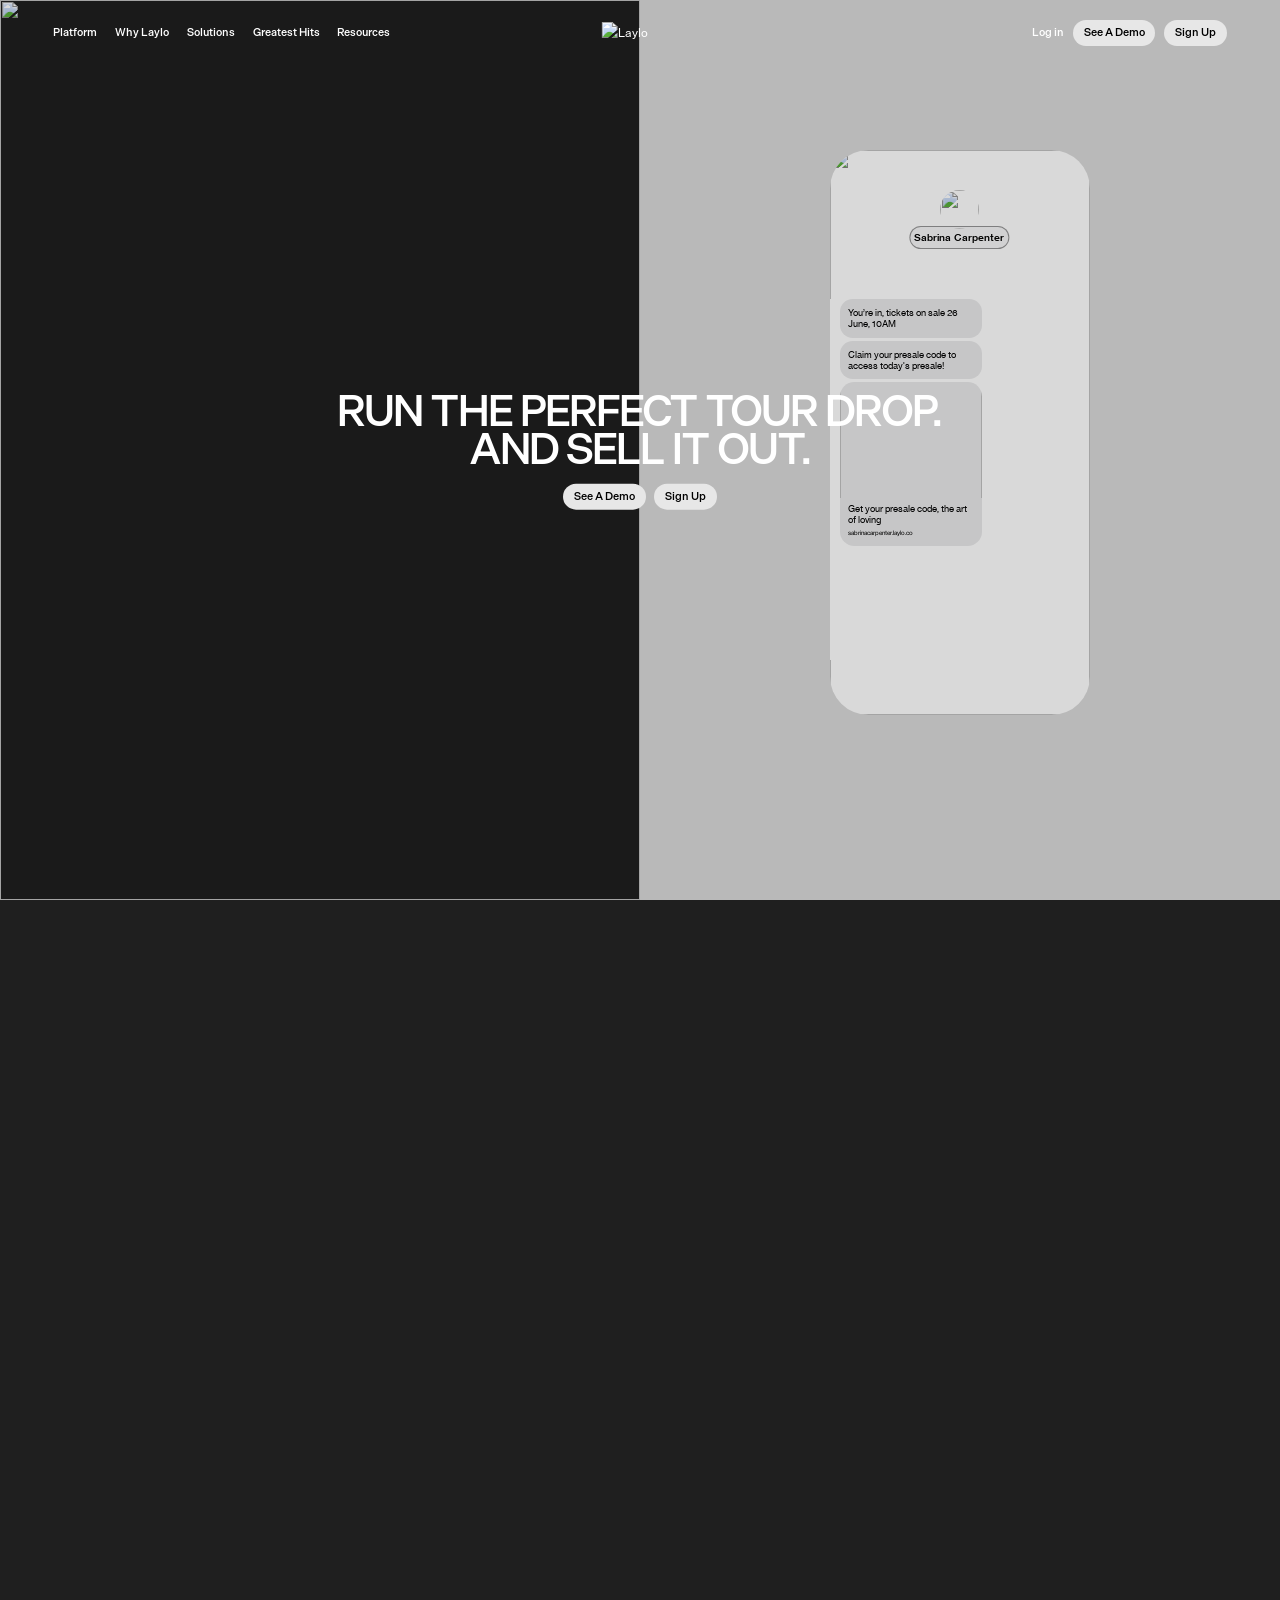
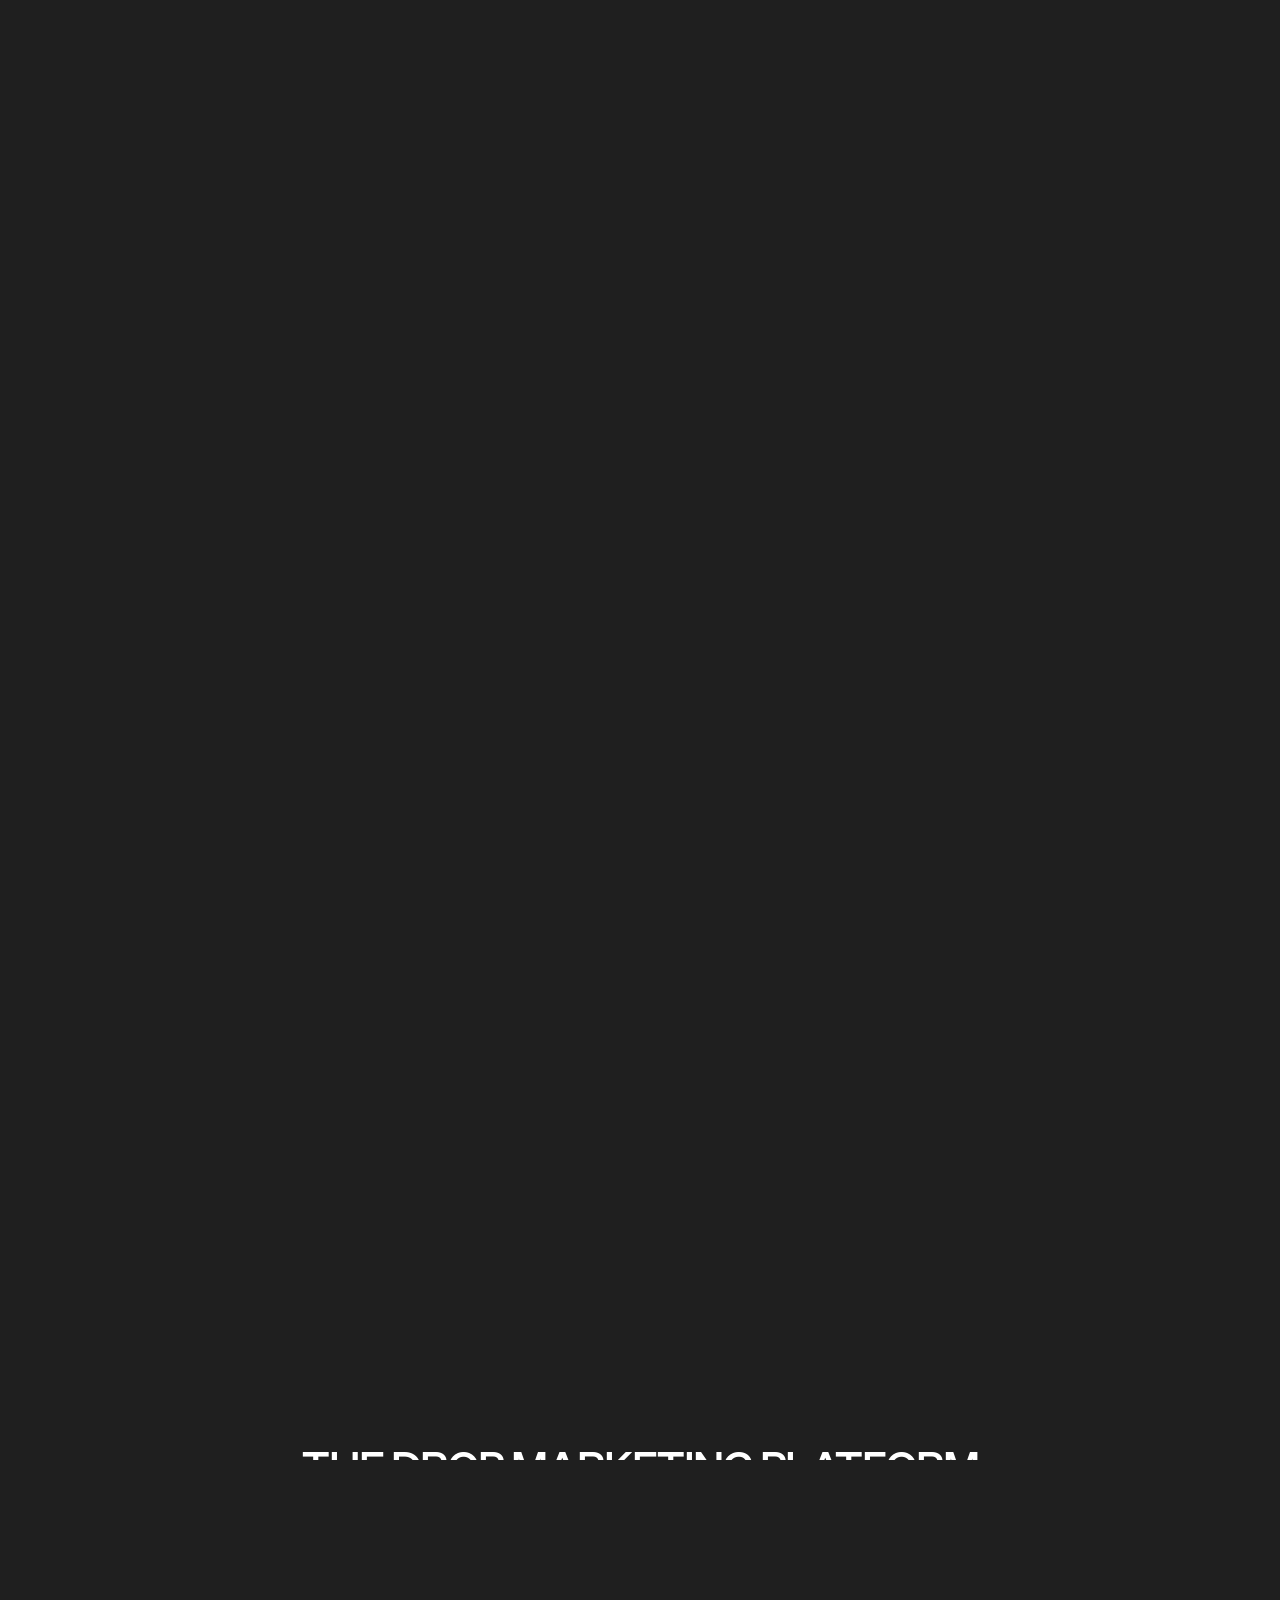
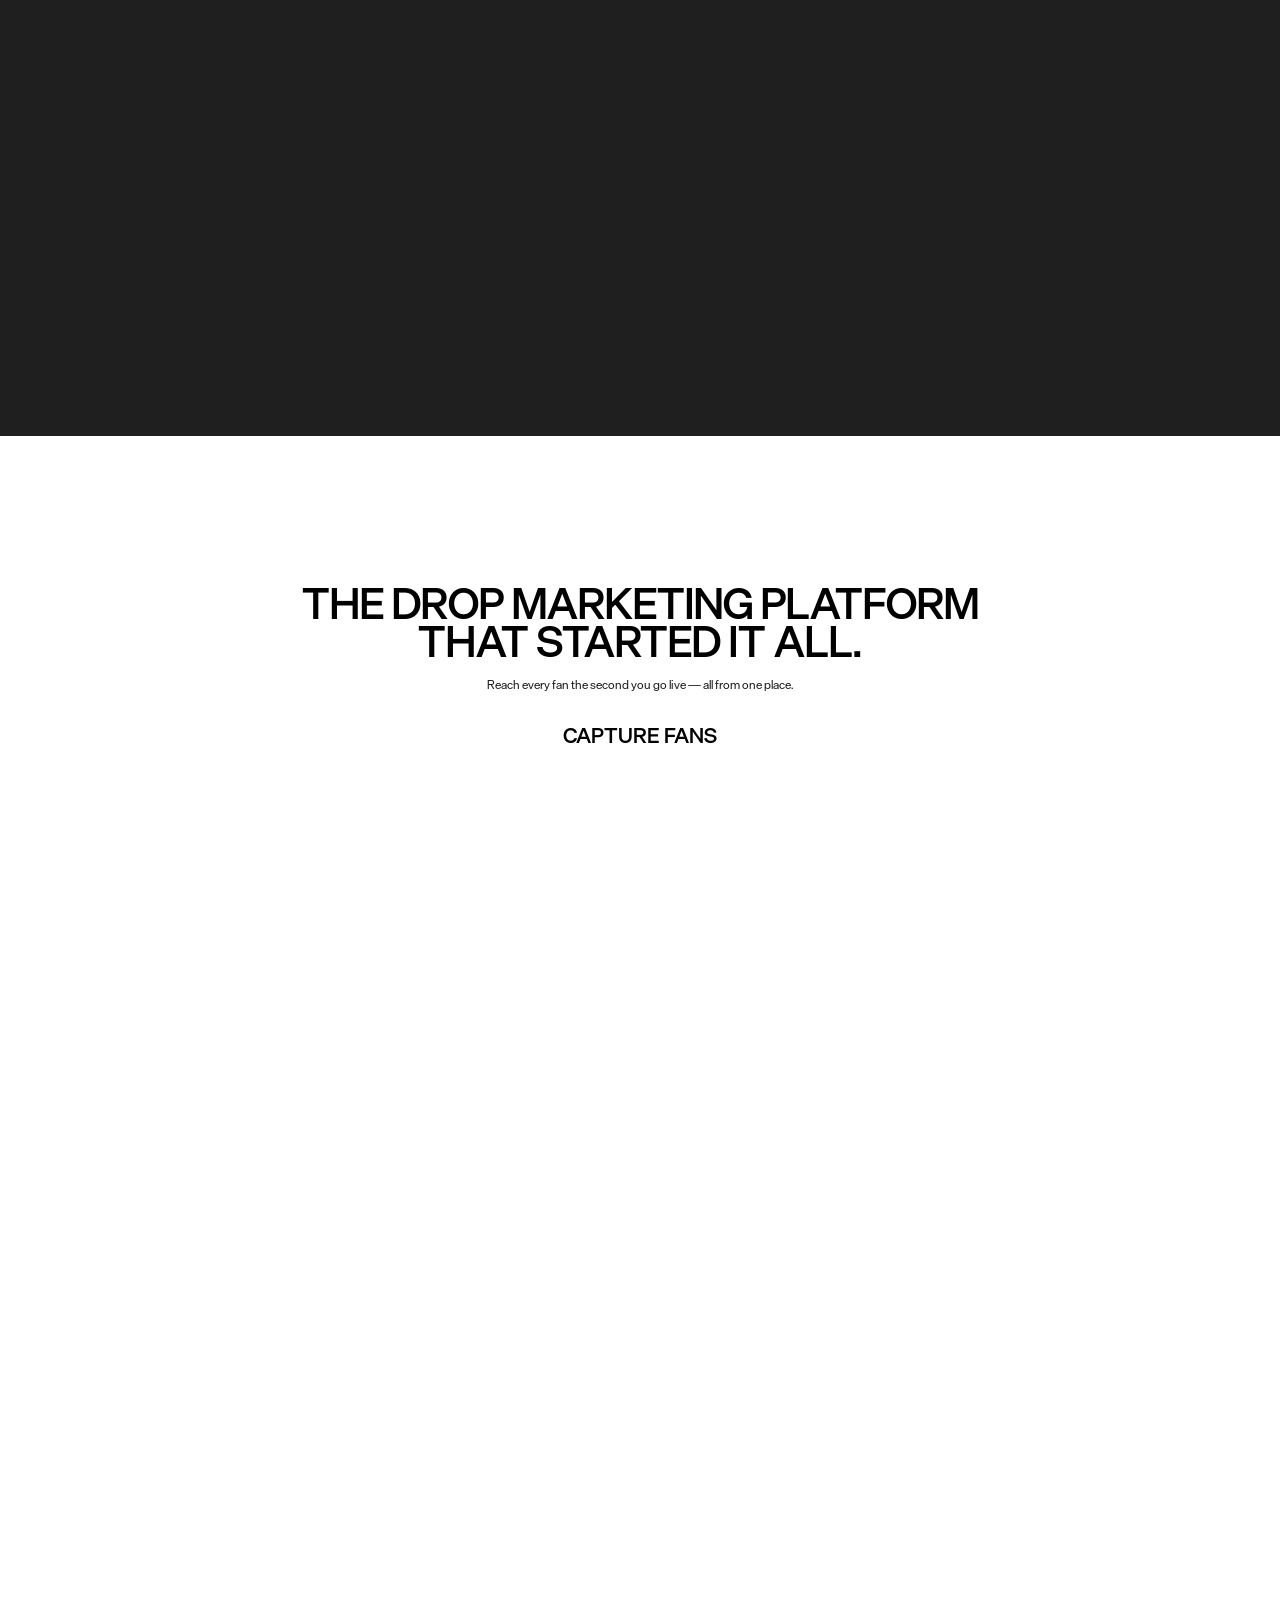
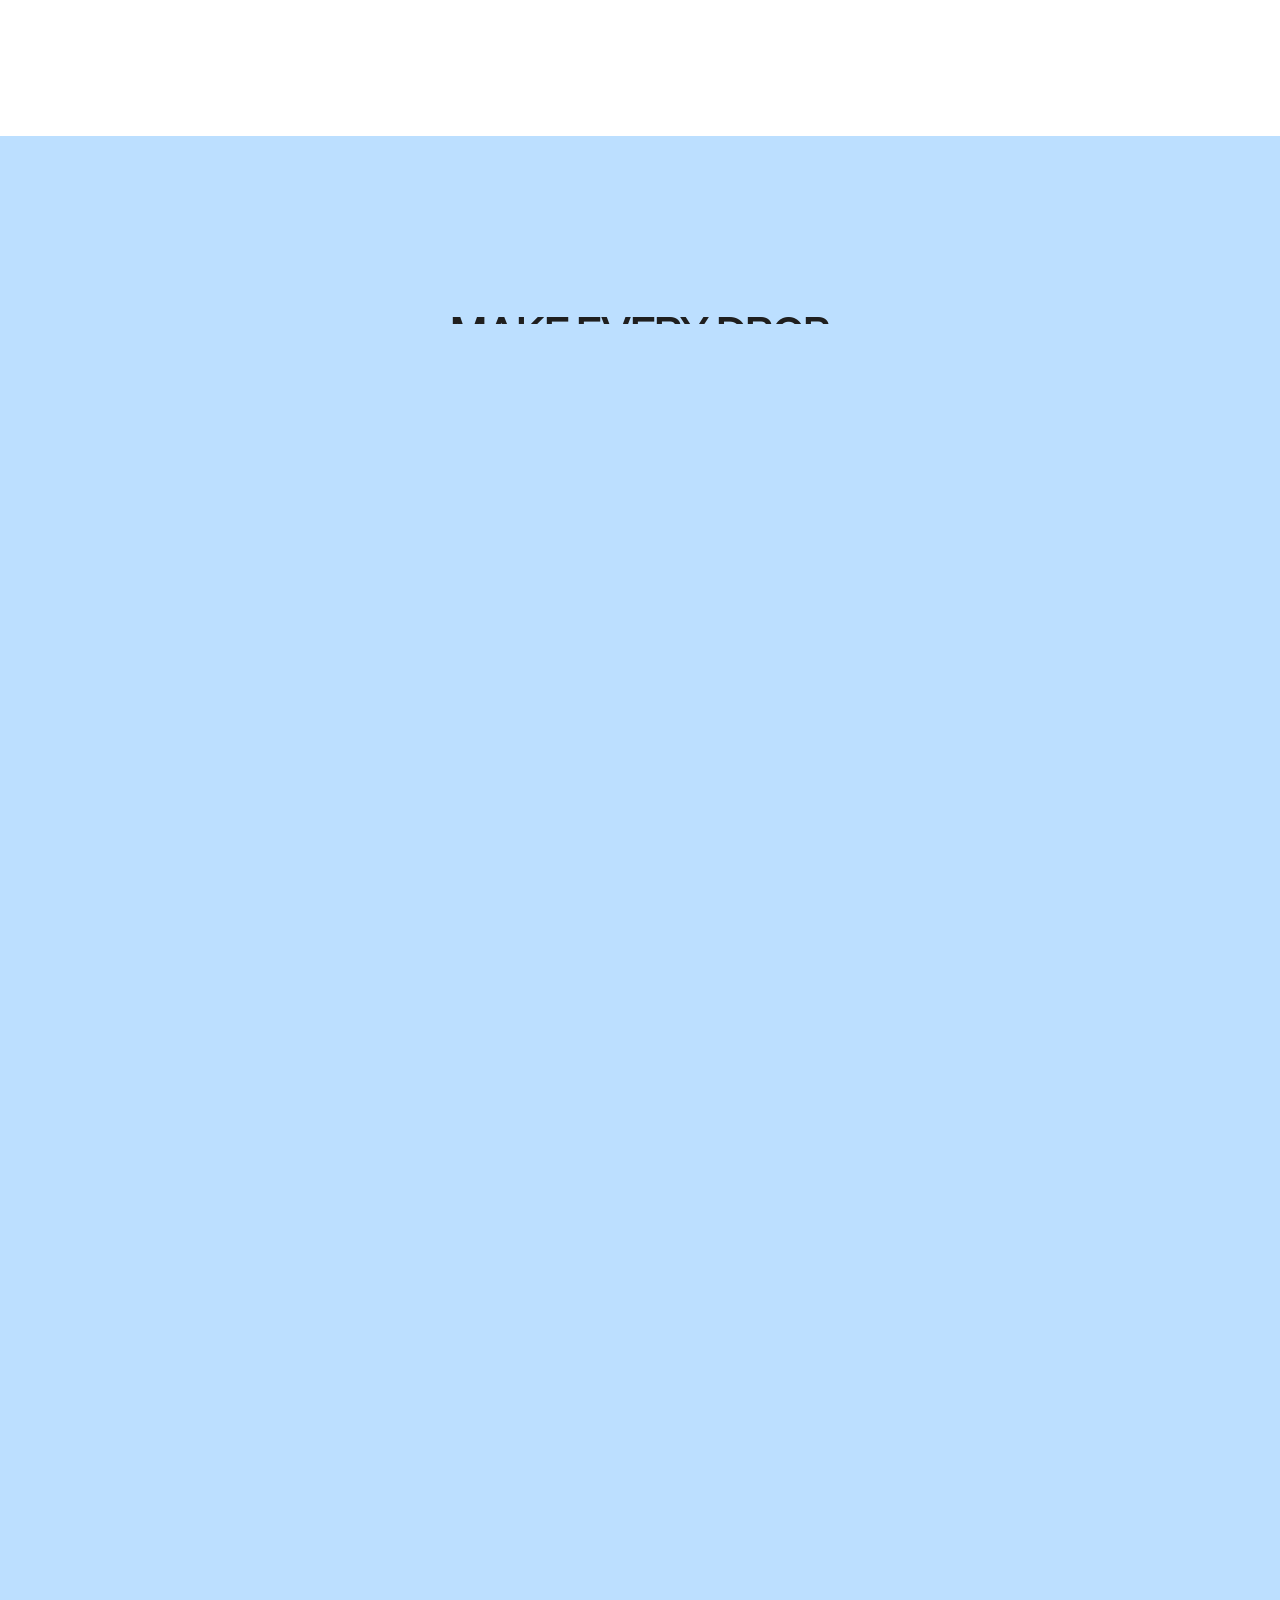
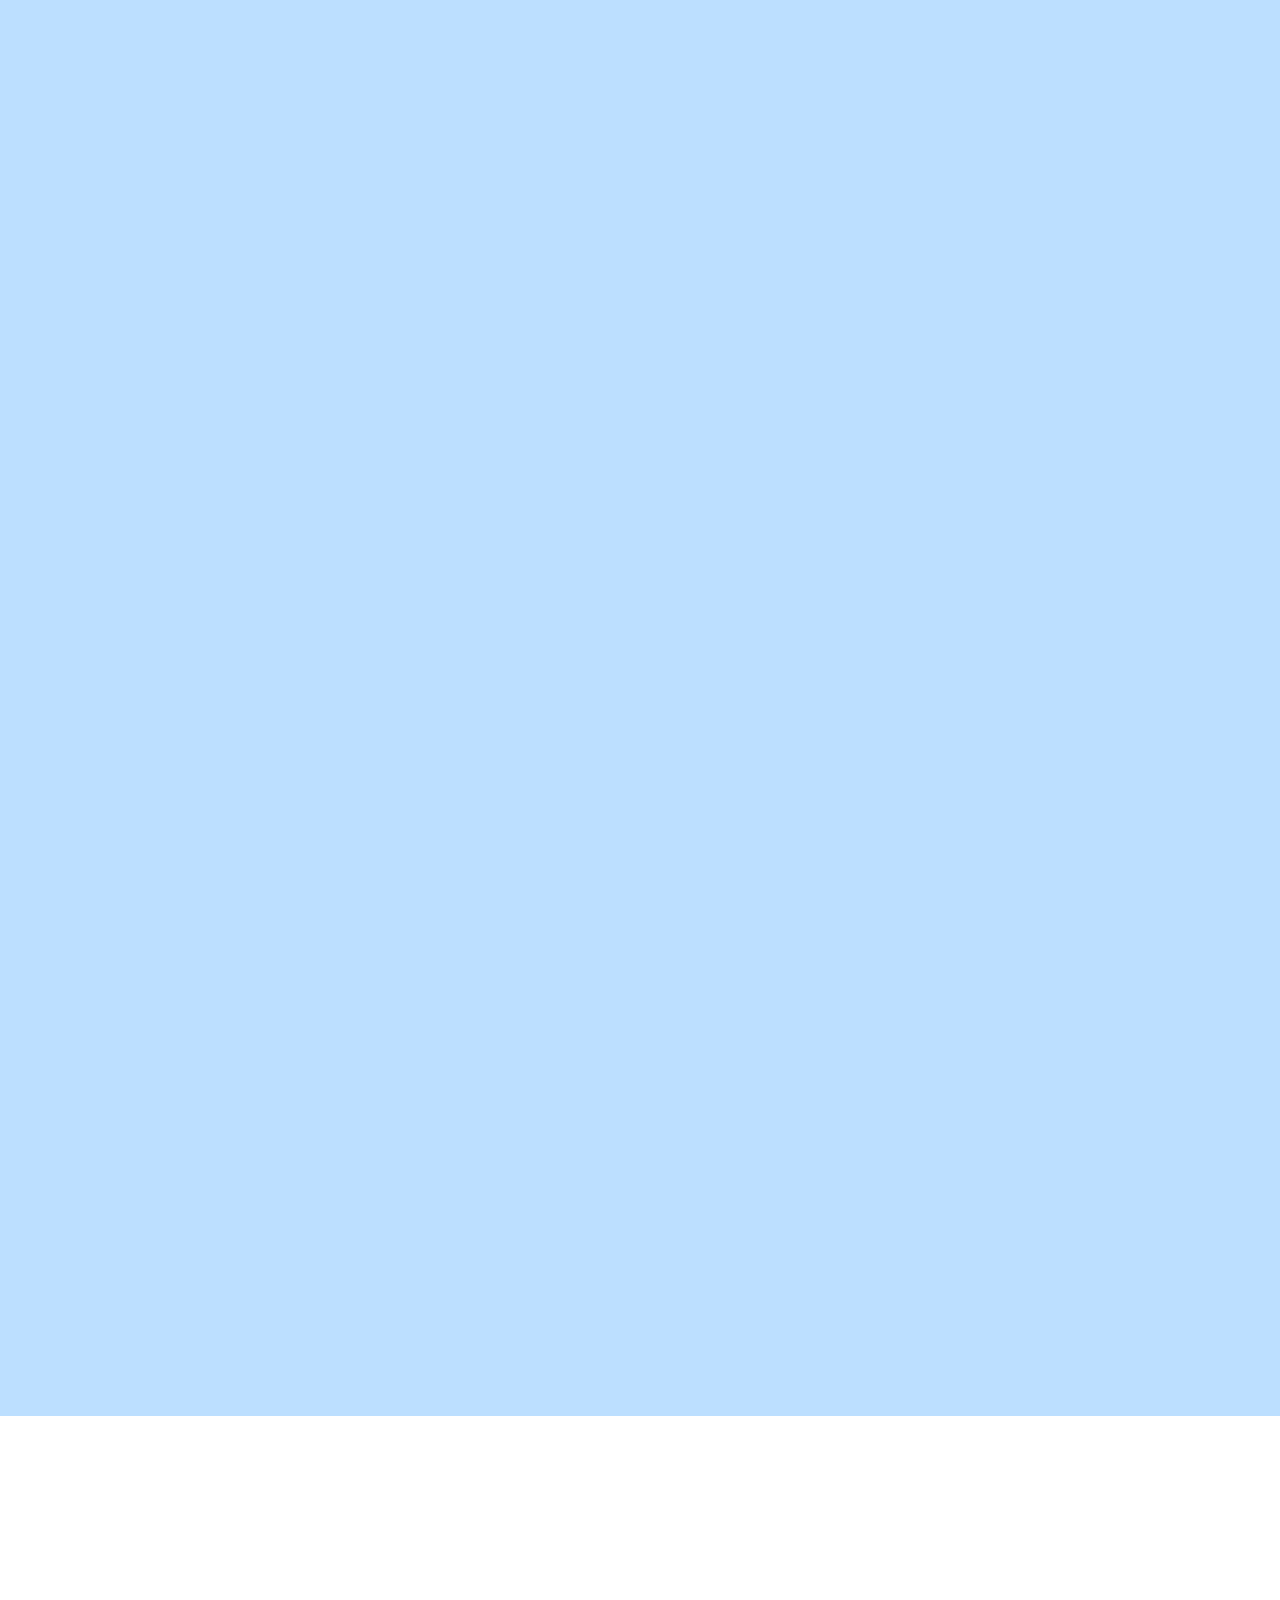
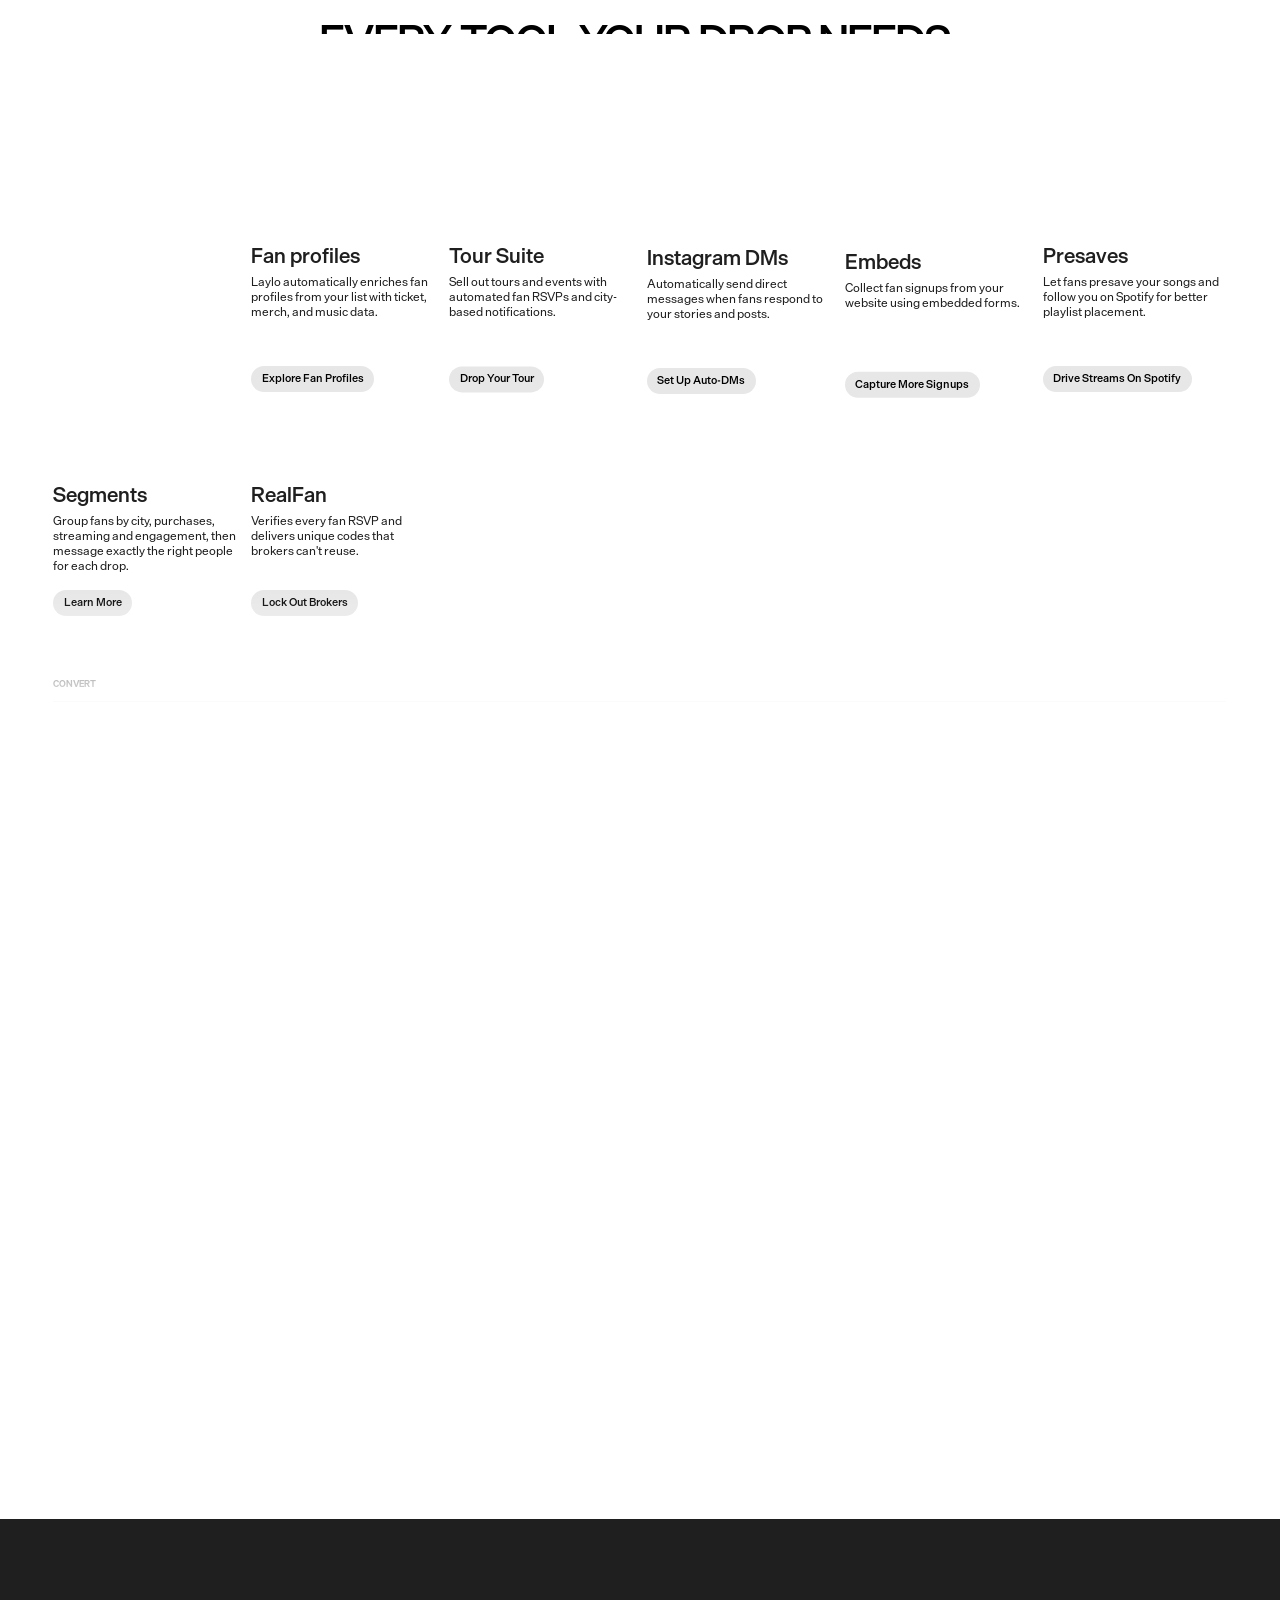
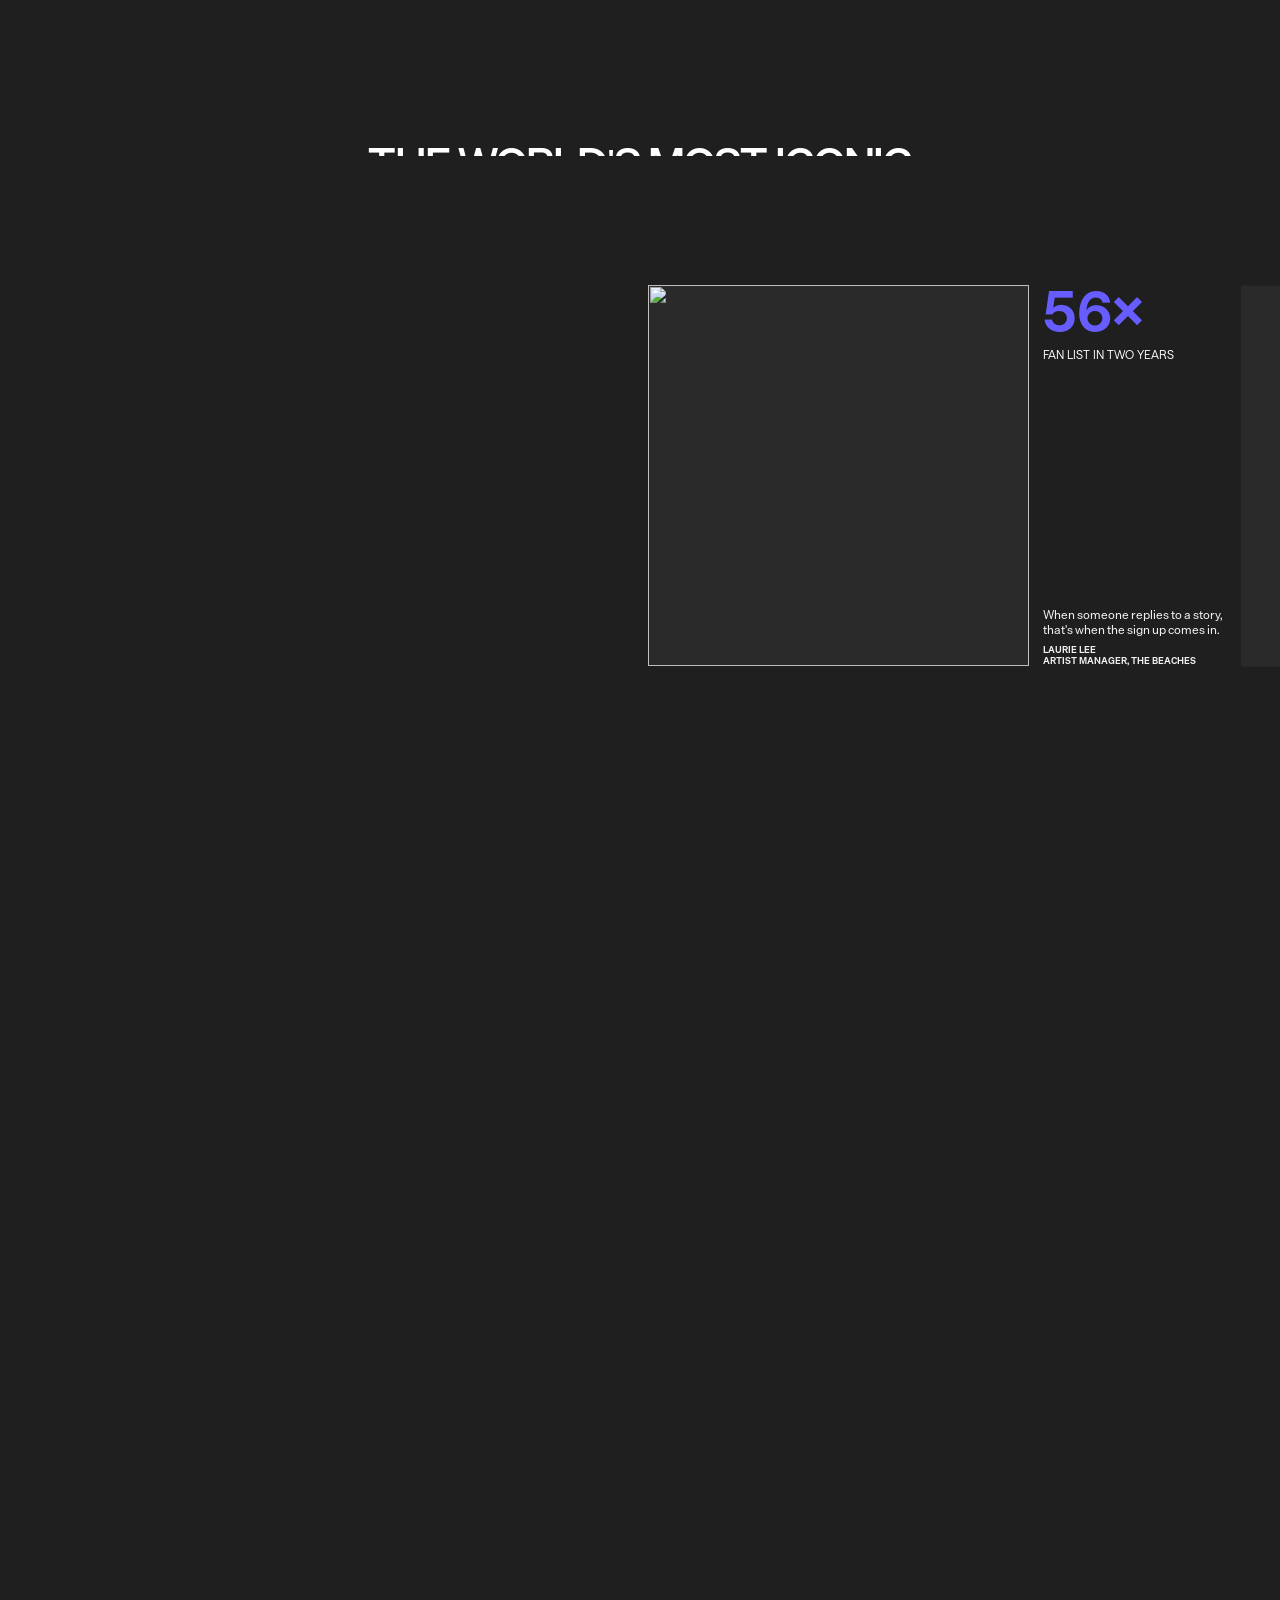
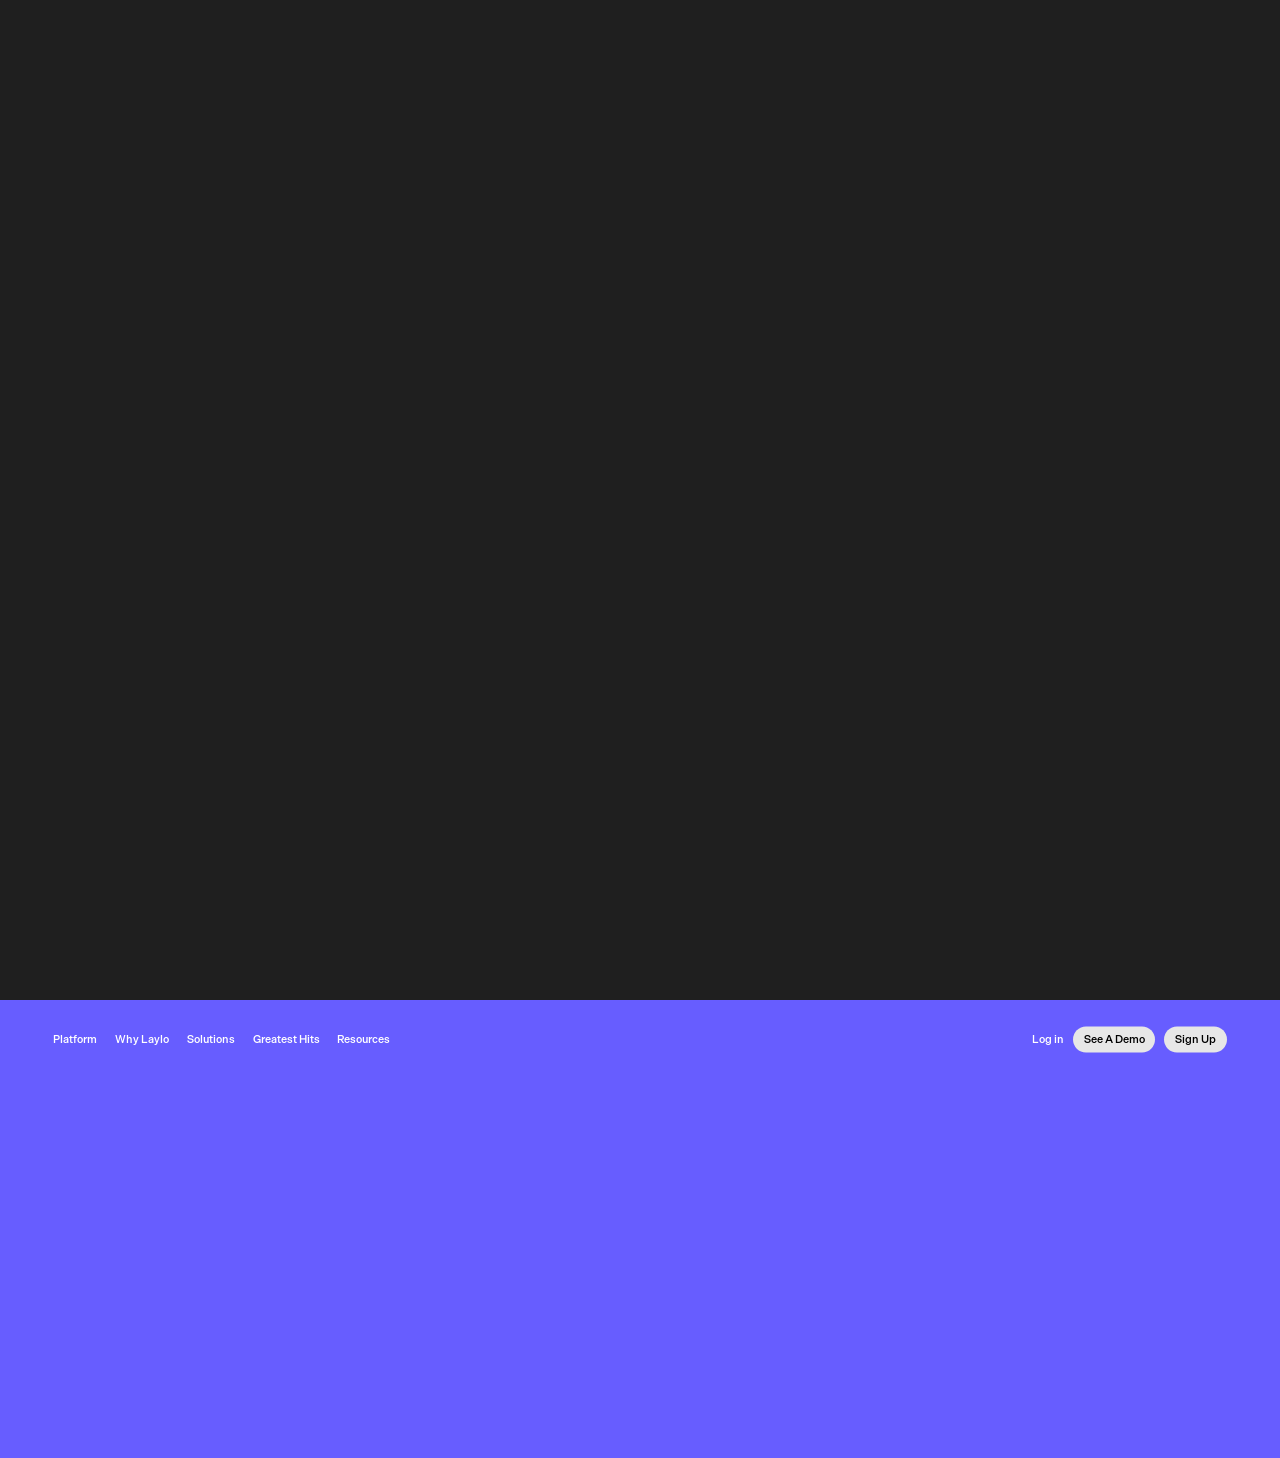
==== index.html @ 6b721221 "Add files via upload" ====
<!doctype html>
<html lang="en">
<head>
  <meta charset="utf-8" />
  <meta name="viewport" content="width=device-width, initial-scale=1" />
  <title>Laylo — Run the perfect drop</title>
  <link rel="preload" href="./fonts/TestDieGroteskVF-Roman.ttf" as="font" type="font/ttf" crossorigin />
  <link rel="stylesheet" href="./styles.css" />
  <!-- Vendored locally so the prototype runs offline. -->
  <script src="./vendor/react.min.js"></script>
  <script src="./vendor/react-dom.min.js"></script>
  <script src="./vendor/htm.umd.js"></script>
  <script src="./vendor/gsap.min.js"></script>
  <script src="./vendor/ScrollTrigger.min.js"></script>
  <script src="./vendor/lenis.min.js"></script>
</head>
<body>
  <div id="root"></div>
  <script type="module" src="./src/main.js"></script>
</body>
</html>
---- styles.css ----
/* Laylo homepage prototype.
   Desktop: 1rem == 1 Figma px on the 1440 × 800 frame, scaled to fit the viewport
   (width-limited, or height-limited on short screens so pinned frames always fit). */

@font-face {
  font-family: "Die";
  src: url("./fonts/TestDieGroteskVF-Roman.ttf") format("truetype");
  font-weight: 100 900;
  font-display: block;
}
@font-face { font-family: "Saans"; src: url("./fonts/Saans-TRIAL-Regular.otf") format("opentype"); font-weight: 400; font-display: block; }
@font-face { font-family: "Saans"; src: url("./fonts/Saans-TRIAL-SemiBold.otf") format("opentype"); font-weight: 600; font-display: block; }
/* Neue Haas Grotesk: only for the iMessage UI on the hero phone screens (Figma uses it there). */
@font-face { font-family: "NHG"; src: url("./fonts/NHaasGroteskTXPro-55Rg.ttf") format("truetype"); font-weight: 400; }
@font-face { font-family: "NHG"; src: url("./fonts/NHaasGroteskTXPro-65Md.ttf") format("truetype"); font-weight: 500; }

:root {
  --ink: #1f1f1f;
  --purple: #675dff;
  --blue: #bcdfff;
  --chip: #e7e7e7;
  --ease: cubic-bezier(.2, .7, .1, 1);
}

html {
  font-size: min(calc(100vw / 1440), calc(100vh / 800));
  -webkit-text-size-adjust: 100%;
}
@supports (height: 100svh) { html { font-size: min(calc(100vw / 1440), calc(100svh / 800)); } }

*, *::before, *::after { box-sizing: border-box; }
body {
  margin: 0;
  background: var(--ink);
  color: var(--ink);
  font-family: "Die", "Helvetica Neue", Arial, sans-serif;
  font-variation-settings: "opsz" 6;
  font-size: 14rem;
  -webkit-font-smoothing: antialiased;
  -moz-osx-font-smoothing: grayscale;
  overflow-x: hidden;
}
img { display: block; }
button { font: inherit; color: inherit; background: none; border: 0; padding: 0; cursor: pointer; }
a { color: inherit; text-decoration: none; }
p, h1, h2, h3, ul, figure { margin: 0; padding: 0; }
ul { list-style: none; }

/* Die Grotesk named styles: A/B/C/D are the opsz 6/18/30/42 instances. */
.fA { font-family: "Die", sans-serif; font-variation-settings: "opsz" 6; }
.fB { font-family: "Die", sans-serif; font-variation-settings: "opsz" 18; }
.fC { font-family: "Die", sans-serif; font-variation-settings: "opsz" 30; }
.fD { font-family: "Die", sans-serif; font-variation-settings: "opsz" 42; }
.saans { font-family: "Saans", "Helvetica Neue", sans-serif; font-variation-settings: normal; }

.h-xl { font-size: 48rem; font-weight: 500; line-height: 0.9; text-transform: uppercase; text-align: center; letter-spacing: 0; }
.mask { display: block; overflow: hidden; padding-bottom: 0.04em; margin-bottom: -0.04em; }
.mask > span { display: block; }

/* A 1440 × 800 design frame, centred in its (pinned) viewport. */
.stage { position: relative; width: 1440rem; height: 800rem; margin: 0 auto; }

/* ---------- Buttons ---------- */
.pill {
  display: inline-flex; align-items: center; justify-content: center;
  padding: 8rem 12rem; border-radius: 20rem; background: var(--chip); color: #000;
  font-size: 12rem; line-height: 1.1; font-weight: 500; text-transform: capitalize; white-space: nowrap;
  transition: background .3s var(--ease), color .3s var(--ease), transform .3s var(--ease);
}
.pill:hover { background: #fff; transform: translateY(-1rem); }
.pill--grey:hover { background: var(--purple); color: #fff; }
.pill--purple { background: var(--purple); color: #fff; }
.pill--purple:hover { background: #5246f0; }
.outline-pill {
  display: inline-flex; padding: 10rem 20rem; border: 1.13rem solid currentColor; border-radius: 35rem;
  font-size: 10rem; font-weight: 600; text-transform: uppercase; line-height: normal; white-space: nowrap;
  transition: background .3s var(--ease), color .3s var(--ease);
}

/* ---------- Nav ---------- */
.navrow { position: relative; height: 73rem; color: #fff; }
.navrow__links { position: absolute; left: 60rem; top: 30rem; display: flex; gap: 20rem; font-size: 12rem; font-weight: 500; line-height: 1.1; }
.navrow__links a { position: relative; }
.navrow__links a::after {
  content: ""; position: absolute; left: 0; right: 0; bottom: -3rem; height: 1px; background: currentColor;
  transform: scaleX(0); transform-origin: right; transition: transform .4s var(--ease);
}
.navrow__links a:hover::after { transform: scaleX(1); transform-origin: left; }
.navrow__logo { position: absolute; left: 50%; top: 25rem; transform: translateX(-50%); }
.navrow__logo img { width: 86.34rem; height: 23rem; }
.navrow__actions { position: absolute; right: 60rem; top: 22rem; display: flex; align-items: center; gap: 10rem; font-size: 12rem; font-weight: 500; }
.navrow__login { line-height: 1.1; opacity: 1; transition: opacity .3s; }
.navrow__login:hover { opacity: .65; }

.nav {
  position: fixed; inset: 0 0 auto 0; z-index: 50; width: 100%;
  transition: transform .5s var(--ease), background-color .4s, backdrop-filter .4s;
}
.nav > .navrow { max-width: 1440rem; margin: 0 auto; }
.nav.is-solid {
  background: rgba(255, 255, 255, .08);
  -webkit-backdrop-filter: blur(18px) saturate(1.4); backdrop-filter: blur(18px) saturate(1.4);
}
/* Over light sections: dark text and logo on the same frosted glass. */
.nav .navrow, .nav .navrow__logo img { transition: color .4s var(--ease), filter .4s var(--ease); }
.nav.on-light .navrow { color: var(--ink); }
.nav.on-light .navrow__logo img { filter: brightness(0.12); }
.nav.on-light.is-solid { background: rgba(255, 255, 255, .35); }
.nav.is-hidden { transform: translateY(-100%); }
/* Version A (nav.js, keepLogo): when hiding, only the links, buttons and glass go; the wordmark stays. */
.nav.keep-logo.is-hidden { transform: none; background: transparent; -webkit-backdrop-filter: none; backdrop-filter: none; pointer-events: none; }
.nav.keep-logo .navrow__links, .nav.keep-logo .navrow__actions { transition: opacity .4s, transform .5s var(--ease); }
.nav.keep-logo.is-hidden .navrow__links, .nav.keep-logo.is-hidden .navrow__actions { opacity: 0; transform: translateY(-12rem); }
.nav.keep-logo.is-hidden .navrow__logo { pointer-events: auto; }
/* Small frosted chip behind the lone wordmark so it reads over photos and icons. */
.nav.keep-logo .navrow__logo::before {
  content: ""; position: absolute; inset: -8rem -16rem; z-index: -1; border-radius: 30rem; opacity: 0;
  background: rgba(20, 20, 20, .28); -webkit-backdrop-filter: blur(16px) saturate(1.4); backdrop-filter: blur(16px) saturate(1.4);
  transition: opacity .4s;
}
.nav.keep-logo.on-light .navrow__logo::before { background: rgba(255, 255, 255, .6); }
.nav.keep-logo.is-hidden .navrow__logo::before { opacity: 1; }

/* ---------- Hero (Landing Scroll) ---------- */
.hero { position: relative; height: 100vh; height: 100svh; overflow: hidden; background: var(--ink); color: #fff; }
/* Right half: the 720 × 800 Figma phone panel, scaled by --p to cover the half (hero.js). */
.hero__right {
  --p: max(calc(50vw / 720), calc(100vh / 800));
  position: absolute; left: 50%; top: 0; width: 50%; height: 100%; overflow: hidden; background: #d9d9d9;
}
.hero__stage { position: absolute; left: 50%; top: 50%; width: calc(720 * var(--p)); height: calc(800 * var(--p)); translate: -50% -50%; }
.hero__stage > * { position: absolute; }
.hero__phone { overflow: hidden; }
.hero__phone img { position: absolute; left: 0; top: 0.04%; width: 100%; height: 99.93%; object-fit: cover; }
.hero__screen { overflow: hidden; isolation: isolate; background: #fff; will-change: clip-path; }
.hero__screen > * { position: absolute; }
.hero__base { left: 0; top: 0; width: 100%; height: 100%; object-fit: cover; }
.hero__white { background: #fff; }
.hero__tint { mix-blend-mode: multiply; }
.hero__shade { inset: 0; background: rgba(0, 0, 0, .15); pointer-events: none; }
.nhg { font-family: "NHG", "Helvetica Neue", Arial, sans-serif; font-weight: 400; font-variation-settings: normal; color: #000; line-height: normal; }
.nhg-md { font-weight: 500; }
.hero__name { translate: -50% 0; white-space: nowrap; background: rgba(233, 233, 234, .4); border: 0 solid rgba(0, 0, 0, .4); }
.hero__avatar { border-radius: 50%; object-fit: cover; }
.hero__bubble { display: flex; align-items: center; }
.hero__bubble p, .hero__card p { margin: 0; width: 100%; }
.hero__card { display: flex; flex-direction: column; align-items: stretch; justify-content: center; overflow: hidden; }
.hero__cardImg { position: relative; flex: none; width: 100%; overflow: hidden; }
.hero__cardImg img { width: 100%; height: 100%; object-fit: cover; }
.hero__col { display: flex; flex-direction: column; }
.hero__col > * { position: relative; left: auto !important; top: auto !important; flex: none; }
.hero__left { position: absolute; left: 0; top: 0; width: 50%; height: 100%; overflow: hidden; }
.hero__img { position: absolute; inset: 0; overflow: hidden; will-change: clip-path; }
/* Legibility: the same 15% dark layer Figma puts on the phone frames, on every left photo too. */
.hero__img::after { content: ""; position: absolute; inset: 0; background: rgba(0, 0, 0, .15); pointer-events: none; }
.hero__img img { width: 100%; height: 100%; object-fit: cover; will-change: transform; }
.hero__copy {
  position: absolute; left: 50%; top: 50%; transform: translate(-50%, -50%); z-index: 2;
  display: flex; flex-direction: column; align-items: center; gap: 18rem;
}
.hero__title {
  font-size: 48rem; font-weight: 500; line-height: 0.9; text-align: center; white-space: nowrap;
}
.hero__line { display: block; overflow: hidden; padding-bottom: 0.05em; margin-bottom: -0.05em; }
.hero__lineInner { display: block; }
.hero__slot { position: relative; display: inline-block; height: 0.9em; vertical-align: top; overflow: hidden; }
.hero__word { position: absolute; left: 50%; top: 0; white-space: nowrap; }
.hero__ctas { display: flex; gap: 10rem; font-weight: 500; }

/* Version A2 (hero-a2.js): auto-advancing hero, three progress bars at the bottom. */
.heroA2 .hero__left, .heroA2 .hero__stage { isolation: isolate; }
.heroA2 .hero__shade { z-index: 3; }
.heroA2__bars { position: absolute; left: 50%; bottom: 32rem; translate: -50% 0; z-index: 3; display: flex; gap: 6rem; }
.heroA2__bar { width: 44rem; height: 2rem; border-radius: 2rem; background: rgba(255, 255, 255, .35); overflow: hidden; }
.heroA2__barFill { display: block; height: 100%; background: #fff; transform: scaleX(0); transform-origin: left; }

/* ---------- Strip (Section 7) ---------- */
.strip { position: relative; height: 800rem; background: var(--ink); color: #fff; overflow: hidden; }
.strip__title { position: absolute; left: 0; right: 0; top: 106.76rem; color: #fff; }
.strip__viewport { position: absolute; left: 0; right: 0; top: 282rem; height: 300rem; }
.strip__track { display: flex; gap: 14.65rem; width: max-content; will-change: transform; }
.strip__item { width: 235rem; flex: none; cursor: pointer; }
.strip__media { width: 235rem; height: 235rem; overflow: hidden; background: #2a2a2a; }
.strip__media img { width: 100%; height: 100%; object-fit: cover; transition: transform 1s var(--ease), filter .6s; }
.strip__item:hover .strip__media img { transform: scale(1.06); }
.strip__track:hover .strip__item:not(:hover) .strip__media img { filter: brightness(.55); }
.strip__cap { position: relative; display: block; height: 64rem; padding-top: 10rem; }
.strip__name {
  display: block; font-size: 32rem; font-weight: 500; line-height: 0.8; height: 26rem; padding-top: 1rem;
  transform: translateY(105%); transition: transform .6s var(--ease);
}
.strip__meta {
  display: flex; justify-content: space-between; margin-top: 4rem; font-size: 14rem; line-height: 1.18;
  opacity: 0; transform: translateY(6rem); transition: opacity .4s, transform .6s var(--ease);
}
.strip__rule {
  position: absolute; left: 0; right: 0; top: 62rem; height: 1px; background: rgba(255, 255, 255, .55);
  transform: scaleX(0); transform-origin: left; transition: transform .7s var(--ease);
}
.strip__item:hover .strip__name { transform: none; }
.strip__item:hover .strip__meta { opacity: 1; transform: none; transition-delay: .08s; }
.strip__item:hover .strip__rule { transform: scaleX(1); transition-delay: .12s; }
.strip__copy { position: absolute; left: 50%; top: 651rem; width: 430rem; translate: -50% 0; display: flex; flex-direction: column; align-items: center; gap: 14rem; }
.strip__copy p { font-size: 14rem; line-height: 1.18; text-align: center; }
.strip .outline-pill:hover { background: #fff; color: var(--ink); }

/* Version A (strip.js, feed): captions always on, rank + live growth over each image. */
.strip--feed .strip__name, .strip--feed .strip__meta { transform: none; opacity: 1; }
.strip--feed .strip__rule { transform: none; }
.strip__media { position: relative; }
.strip__top {
  position: absolute; left: 0; right: 0; top: 0; display: flex; justify-content: space-between; padding: 12rem 14rem 28rem;
  font-size: 14rem; line-height: 1.18; color: #fff; background: linear-gradient(rgba(0, 0, 0, .45), transparent); pointer-events: none;
}
.strip__growth { display: inline-flex; align-items: center; gap: 2rem; transition: transform .3s var(--ease); }
.strip__arrow { width: 1.15em; height: 1.15em; fill: currentColor; flex: none; }
.strip__growth.is-up { transform: scale(1.15); }

/* ---------- Platform (Section 2A–2C) ---------- */
.pf { position: relative; background: #fff; }
.pf__pin { position: relative; height: 100vh; height: 100svh; overflow: hidden; background: #fff; display: flex; align-items: center; }
.pf__stage { pointer-events: none; z-index: 2; }
.pf__head { position: absolute; left: 0; right: 0; top: 60rem; text-align: center; }
.pf__head .h-xl { color: #000; }
.pf__sub { position: absolute; left: 50%; top: 106rem; width: 430rem; transform: translateX(-50%); font-size: 14rem; line-height: 1.18; }
.pf__labels {
  position: absolute; left: -50vw; right: -50vw; top: 220rem; height: 24rem;
  /* Figma's left-edge white fade (Rectangle 2147237524): hidden until x=144, clear from x=232. */
  -webkit-mask-image: linear-gradient(to right, transparent calc(50vw + 144rem), #000 calc(50vw + 232rem));
  mask-image: linear-gradient(to right, transparent calc(50vw + 144rem), #000 calc(50vw + 232rem));
}
.pf__track {
  position: absolute; left: 50vw; top: 0; display: flex; align-items: center; gap: 10rem; width: max-content;
  font-size: 24rem; font-weight: 500; line-height: 0.9; text-transform: uppercase; white-space: nowrap; color: #000;
}
.pf__conn { display: block; width: 40rem; height: 1px; background: linear-gradient(to left, rgba(0, 0, 0, .2), rgba(102, 102, 102, .04)); }
/* Diagram window: starts under the step label and fades content out as it passes upward. */
.pf__window {
  position: absolute; left: 0; right: 0; bottom: 0; top: calc(50% - 400rem + 250rem); overflow: hidden;
  -webkit-mask-image: linear-gradient(to bottom, transparent 0, #000 46rem);
  mask-image: linear-gradient(to bottom, transparent 0, #000 46rem);
}
.pf__canvas { position: absolute; left: 50%; top: -250rem; width: 1440rem; height: 2000rem; margin-left: -720rem; will-change: transform; }
.pf__canvas > * { position: absolute; }
.pf__icon { width: 95rem; height: 95rem; z-index: 2; }
.pf__icon.is-round { border-radius: 24rem; }
.pf__icon.is-light { box-sizing: border-box; border: 1.5rem solid #e4e4e4; background: #fff; object-fit: contain; }
.pf__elbow { z-index: 1; }
.pf__vline { width: 1px; margin-left: -0.5px; background: linear-gradient(to bottom, #000, rgba(102, 102, 102, .2)); z-index: 0; }
.pf-draw { will-change: clip-path; }
.pf__pill {
  left: 720rem; top: 512rem; transform-origin: center; translate: -50% 0; z-index: 3;
  padding: 10rem 20rem; border: 1.13rem solid #000; border-radius: 35rem; background: #fff;
  font-size: 10rem; font-weight: 600; line-height: normal; text-transform: uppercase; white-space: nowrap; color: #000;
}
.pf__card { left: 566rem; top: 559rem; width: 308rem; height: 308rem; padding: 29rem 20rem 0; border-radius: 20rem; background: #f5f5f5; z-index: 2; color: #000; }
.pf__cardName { font-size: 24rem; font-weight: 500; line-height: 0.9; text-transform: uppercase; }
.pf__cardSub { margin-top: 4.4rem; font-size: 14rem; font-weight: 500; line-height: 1.18; }
.pf__rows { position: absolute; left: 20rem; right: 20rem; top: 143rem; font-size: 14rem; font-weight: 500; line-height: 1.18; }
.pf__row { --rule: 1; position: relative; display: flex; height: 31rem; padding-top: 13rem; }
.pf__row::before { content: ""; position: absolute; left: 0; right: 0; top: 0; height: 1px; background: rgba(0, 0, 0, .45); transform: scaleX(var(--rule)); transform-origin: left; }
.pf__row span:first-child { width: 142rem; flex: none; }
/* Version A: richer Fan CRM card, same height so nothing below moves. */
.pf__card--rich {
  left: 510rem; width: 420rem; padding: 20rem 22rem; background: #fff; border: 1rem solid #e8e8e8;
  box-shadow: 0 24rem 60rem rgba(0, 0, 0, .12), 0 4rem 14rem rgba(0, 0, 0, .06);
  display: flex; flex-direction: column; gap: 12rem;
}
.pf__cardHead { display: flex; align-items: center; gap: 12rem; }
.pf__avatar {
  flex: none; width: 44rem; height: 44rem; border-radius: 50%; object-fit: cover; background: #e9e9e9;
}
.pf__card--rich .pf__cardSub { margin-top: 3rem; font-size: 12rem; color: #6b6b6b; }
.pf__score { margin-left: auto; text-align: right; line-height: 1; }
.pf__score b { display: block; font-size: 28rem; font-weight: 600; color: var(--purple); }
.pf__score span { font-size: 9rem; font-weight: 600; letter-spacing: .06em; text-transform: uppercase; color: #6b6b6b; }
.pf__tags { display: flex; gap: 6rem; }
.pf__tag { padding: 4rem 9rem; border-radius: 20rem; background: #efeeff; color: #4a40e0; font-size: 10rem; font-weight: 600; }
.pf__stats { display: grid; grid-template-columns: repeat(3, 1fr); gap: 6rem; }
.pf__stat { padding: 8rem 10rem; border-radius: 4rem; background: #f5f5f5; line-height: 1.1; }
.pf__stat b { display: block; font-size: 18rem; font-weight: 600; }
.pf__stat span { font-size: 10rem; color: #6b6b6b; }
.pf__fields { display: grid; grid-template-columns: 1fr 1fr; column-gap: 16rem; }
.pf__fields .pf__row { height: auto; flex-direction: column; padding: 6rem 0 5rem; font-size: 12rem; font-weight: 500; line-height: 1.2; }
.pf__fields .pf__row::before { background: rgba(0, 0, 0, .14); }
.pf__fields .pf__row span:first-child { width: auto; font-size: 9rem; font-weight: 600; letter-spacing: .06em; text-transform: uppercase; color: #8a8a8a; }
.pf__phone { left: 437rem; top: 896rem; width: 566rem; height: 566rem; z-index: 2; }
.pf__phone > * { position: absolute; }
/* Plain phone frame: black bezel + thin metal edge, drawn around the screen with shadows. */
.pf__screen {
  left: 181.12rem; top: 57.03rem; width: 203.76rem; height: 439.59rem; border-radius: 26.41rem; overflow: hidden; background: #fff;
  box-shadow: 0 0 0 6rem #111, 0 0 0 7.5rem #3a3a3c, 0 30rem 60rem rgba(0, 0, 0, .16);
}
.pf__screen img { position: absolute; inset: 0; width: 100%; height: 100%; object-fit: cover; object-position: top center; }
/* Version A: channel screens beside the SMS phone (channels.js). Same size and bezel as .pf__screen. */
.pf__side { width: 203.76rem; z-index: 2; }
/* All five phones a touch smaller, each scaled from its own top centre. */
.pf__side { scale: .9; transform-origin: 50% 0; }
.pf__phone--sm ~ .pf__chLabel--sms { margin-top: calc((439.59rem + 22rem) * .9); font-size: 10.8rem; }
.pf__phone--sm { scale: .9; transform-origin: 283rem 57.03rem; }
.pf__sideScreen {
  position: relative; height: 439.59rem; border-radius: 26.41rem; overflow: hidden; background: #fff;
  box-shadow: 0 0 0 6rem #111, 0 0 0 7.5rem #3a3a3c, 0 30rem 60rem rgba(0, 0, 0, .16);
}
.pf__chLabel {
  display: block; margin-top: 22rem; text-align: center; font-size: 12rem; font-weight: 600; letter-spacing: .06em;
  text-transform: uppercase; color: var(--ink);
}
.pf__chLabel--sms { width: 203.76rem; margin-top: calc(439.59rem + 22rem); z-index: 2; }
.ch { position: absolute; inset: 0; display: flex; flex-direction: column; font-size: 8rem; line-height: 1.3; color: #000; }
.ch small { font-size: 6.5rem; color: #8a8a8e; }
.ch b { font-weight: 600; }
.ch__status { display: flex; justify-content: space-between; align-items: center; padding: 11rem 18rem 6rem 22rem; font-size: 8.5rem; font-weight: 600; }
.ch__statusIcons { display: flex; gap: 3rem; align-items: center; }
.ch__statusIcons i { width: 9rem; height: 6rem; border-radius: 1rem; background: currentColor; }
.ch__statusIcons b { width: 15rem; height: 7rem; border-radius: 2rem; border: 1rem solid currentColor; }
.ch__av { width: 22rem; height: 22rem; border-radius: 50%; object-fit: cover; flex: none; }
.ch__back { font-size: 14rem; line-height: 1; color: #007aff; }
.ch__tick { width: 8rem; height: 8rem; vertical-align: -1rem; }
.ch__thread { flex: 1; display: flex; flex-direction: column; gap: 5rem; padding: 8rem 9rem; overflow: hidden; }
.ch__msg { align-self: flex-start; max-width: 80%; padding: 6rem 9rem; border-radius: 13rem; background: #efefef; }
.ch__msg.is-me { align-self: flex-end; }
.ch__input { margin: 0 9rem 14rem; padding: 6rem 10rem; border-radius: 14rem; border: 1rem solid #dcdcdc; color: #9a9a9a; }
.ch__day { align-self: center; }
/* Email (iOS Mail) */
.ch__mailBar { display: flex; justify-content: space-between; padding: 2rem 12rem 6rem; color: #007aff; font-size: 9rem; }
.ch__mailHead { display: flex; gap: 7rem; align-items: center; padding: 6rem 12rem; border-top: 1rem solid #eee; }
.ch__mailHead small { display: block; }
.ch__mailSubject { padding: 2rem 12rem 8rem; font-size: 11rem; font-weight: 600; line-height: 1.2; }
.ch__mailBody { flex: 1; margin: 0 10rem; padding: 0 0 10rem; border-radius: 10rem; background: #f6f5f3; display: flex; flex-direction: column; align-items: center; text-align: center; gap: 6rem; overflow: hidden; }
.ch__mailBody img { width: 100%; height: 92rem; object-fit: cover; }
.ch__mailBody p { margin: 0 12rem; }
.ch__mailH { font-size: 12rem; font-weight: 600; }
.ch__code { padding: 4rem 10rem; border: 1rem dashed #b9b9b9; border-radius: 6rem; font: 600 9rem/1.3 ui-monospace, Menlo, monospace; letter-spacing: .08em; }
.ch__btn { padding: 6rem 14rem; border-radius: 14rem; background: var(--purple); color: #fff; font-weight: 600; }
.ch__foot { margin-top: auto; }
/* Instagram DM */
.ch__igHead, .ch__rcsHead, .ch__waHead { display: flex; gap: 7rem; align-items: center; padding: 4rem 10rem 8rem; border-bottom: 1rem solid #efefef; }
.ch__igHead small, .ch__rcsHead small, .ch__waHead small { display: block; }
.ch__igHead .ch__back { color: #000; }
.ch__story { align-self: flex-end; text-align: right; }
.ch__story img { display: block; width: 58rem; height: 86rem; margin-left: auto; border-radius: 9rem; object-fit: cover; }
.ch__igMe { background: linear-gradient(135deg, #8a3ab9, #4c68d7); color: #fff; }
.ch__link { align-self: flex-start; width: 78%; border-radius: 13rem; overflow: hidden; background: #efefef; }
.ch__link img { display: block; width: 100%; height: 58rem; object-fit: cover; }
.ch__link div { padding: 5rem 8rem 6rem; }
.ch__link small { display: block; }
/* RCS (Google Messages) */
.ch--rcs { font-family: Roboto, "Helvetica Neue", Arial, sans-serif; }
.ch__rcsHead .ch__back { color: #1f1f1f; }
.ch__rich { align-self: flex-start; width: 86%; border-radius: 14rem; overflow: hidden; background: #f1f3f4; display: flex; flex-direction: column; }
.ch__rich img { width: 100%; height: 96rem; object-fit: cover; }
.ch__richBody { padding: 7rem 9rem; }
.ch__richBody p { margin: 2rem 0 0; color: #444; }
.ch__action { padding: 6rem 0; border-top: 1rem solid #dadce0; text-align: center; color: #0b57d0; font-weight: 600; }
.ch__chips { display: flex; gap: 5rem; margin-top: auto; }
.ch__chips span { padding: 4rem 9rem; border-radius: 12rem; border: 1rem solid #c4c7c5; color: #0b57d0; font-weight: 600; }
/* WhatsApp */
.ch__waHead { background: #f6f6f6; }
.ch__waTick { display: inline-grid; place-items: center; width: 8rem; height: 8rem; border-radius: 50%; background: #25d366; color: #fff; font-size: 5.5rem; }
.ch__waBg { background: #efeae2; }
.ch__waDay { padding: 2rem 7rem; border-radius: 6rem; background: #fff; }
.ch__waMsg { position: relative; align-self: flex-start; width: 80%; padding: 3rem 3rem 5rem; border-radius: 8rem; background: #fff; box-shadow: 0 1rem 1rem rgba(0, 0, 0, .08); }
.ch__waMsg img { display: block; width: 100%; height: 82rem; border-radius: 6rem; object-fit: cover; }
.ch__waMsg p { margin: 4rem 4rem 0; }
.ch__waMsg small { display: block; text-align: right; margin: 1rem 4rem 0; }
.ch__waBtn { display: block; margin: 4rem -3rem -5rem; padding: 6rem 0; border-top: 1rem solid #eee; text-align: center; color: #008069; font-weight: 600; }
.ch__waMsg.is-me { align-self: flex-end; width: auto; background: #d9fdd3; }
.ch--wa .ch__input { margin-top: 0; padding-top: 6rem; background: #fff; }
.pf__panel {
  left: 394rem; top: 1838rem; width: 652rem; height: 123rem; border-radius: 20rem; background: #f3f3f3; z-index: 2;
  padding: 24rem 10rem 0 20rem; font-size: 14rem; font-weight: 500; line-height: 1.18; color: #000;
}
.pf__bar { display: flex; align-items: flex-start; height: 30.5rem; }
.pf__barLabel { width: 72rem; flex: none; }
.pf__barTrack { position: relative; width: 468rem; height: 18rem; background: #e1e1e1; flex: none; }
.pf__barFill { position: absolute; left: 0; top: 0; height: 100%; background: var(--purple); transform-origin: left; }
.pf__barValue { flex: 1; text-align: right; font-variant-numeric: tabular-nums; }

/* Version A: one revenue counter in place of the bars, same panel footprint. */
.pf__panel--rev { padding: 0; display: flex; flex-direction: column; align-items: center; justify-content: center; gap: 4rem; text-align: center; }
.pf__revLabel { font-size: 11rem; font-weight: 600; letter-spacing: .08em; text-transform: uppercase; color: #6b6b6b; }
.pf__revValue { font-size: 48rem; font-weight: 500; line-height: 1; color: var(--purple); font-variant-numeric: tabular-nums; }
.pf__revValue .pf__barValue { flex: none; }
.pf__revSplit { font-size: 12rem; color: #6b6b6b; white-space: pre; }

/* ---------- Agents (Section 3A–3C) ---------- */
.ag { position: relative; background: var(--blue); }
.ag__pin { position: relative; height: 100vh; height: 100svh; display: flex; align-items: center; overflow: hidden; background: var(--blue); }
.ag__title { position: absolute; left: 0; right: 0; top: 60.38rem; color: var(--ink); }
.ag__sub { position: absolute; left: 50%; top: 156.38rem; width: 430rem; transform: translateX(-50%); text-align: center; font-size: 14rem; line-height: 1.18; }
.ag__tabs {
  position: absolute; left: 501rem; top: 193.38rem; width: 435rem; height: 39rem; padding: 4rem;
  display: flex; gap: 4rem; border-radius: 30rem; background: rgba(255, 255, 255, .4);
}
.ag__tabs::before { content: none; }
.ag__ind { position: absolute; left: 0; top: 4rem; height: 31rem; width: 104.26rem; border-radius: 35rem; background: var(--purple); z-index: 1; }
.ag__tab {
  position: relative; height: 31rem; width: 104.26rem; padding: 0 10rem; border-radius: 35rem; background: #fff; color: var(--ink);
  font-size: 10rem; font-weight: 600; text-transform: uppercase; line-height: normal; transition: color .35s var(--ease), background .35s;
}
.ag__tab:nth-of-type(2) { width: 102rem; } /* PROMOTERS is the widest label */
.ag__tab span, .ag__tab { z-index: 0; }
.ag__tab.is-active { background: transparent; color: #fff; z-index: 2; }
.ag__tab:not(.is-active):hover { background: #f2f0ff; }
.ag__body { position: absolute; left: 0; top: 311rem; width: 1440rem; height: 429rem; }
/* Before / During / After as a numbered timeline (Granola-style): hairline rail under each step
   that fills as you scroll; completed steps stay filled; the active step is full strength. */
.ag__steps { position: absolute; left: 60rem; top: 0; width: 470rem; margin: 0; padding: 0; list-style: none; display: flex; flex-direction: column; gap: 26rem; }
.ag__step { position: relative; }
.ag__stepBtn { display: block; width: 100%; text-align: left; color: var(--ink); opacity: .38; transition: opacity .45s var(--ease); }
.ag__step.is-active .ag__stepBtn, .ag__stepBtn:hover { opacity: 1; }
.ag__step.is-done .ag__stepBtn { opacity: .6; }
.ag__stepHead { display: flex; align-items: center; gap: 10rem; font-size: 10rem; font-weight: 700; line-height: 1; text-transform: uppercase; }
.ag__stepNum { display: inline-grid; place-items: center; width: 22rem; height: 22rem; border: 1px solid currentColor; border-radius: 50%; font-size: 9rem; }
.ag__step.is-active .ag__stepNum { background: var(--purple); border-color: var(--purple); color: #fff; }
.ag__stepText { display: block; margin-top: 12rem; font-size: 20rem; font-weight: 500; line-height: 1.15; }
.ag__rail { position: relative; display: block; height: 1px; margin-top: 18rem; background: rgba(31, 31, 31, .2); }
.ag__railFill { position: absolute; left: 0; top: -1px; width: 100%; height: 3px; background: var(--ink); transform: scaleX(0); transform-origin: left; }
.ag__divider { position: absolute; left: 601rem; top: 0; width: 1px; height: 429rem; background: var(--ink); }
.ag__img { position: absolute; left: 617rem; top: 0; width: 429rem; height: 429rem; overflow: hidden; background: #9cc7ee; }
.ag__imgLayer { position: absolute; inset: 0; overflow: hidden; }
.ag__imgLayer img { position: absolute; max-width: none; transform-origin: 50% 50%; }
.ag__right { position: absolute; left: 1062rem; top: 0; width: 318rem; height: 429rem; display: flex; flex-direction: column; justify-content: space-between; font-size: 14rem; line-height: 1.2; color: var(--ink); }
.ag__client { font-size: 10rem; font-weight: 700; line-height: 1.2; text-transform: uppercase; }
.ag__stat { margin-top: 10rem; font-size: 36rem; font-weight: 500; line-height: 0.95; color: var(--purple); }
.ag__cta { display: flex; flex-wrap: wrap; align-items: center; gap: 8rem 6rem; margin-top: 20rem; }
/* Outlined pill, same size as the purple CTA beside it (inset ring keeps the heights equal). */
.ag__caseLink {
  display: inline-flex; align-items: center; padding: 8rem 12rem; border-radius: 20rem; box-shadow: inset 0 0 0 1rem currentColor;
  font-size: 12rem; font-weight: 500; line-height: 1.1; white-space: nowrap;
  transition: background .3s var(--ease), color .3s var(--ease), box-shadow .3s var(--ease), transform .3s var(--ease);
}
.ag__caseLink:hover { background: var(--ink); color: #fff; box-shadow: inset 0 0 0 1rem var(--ink); transform: translateY(-1rem); }
.ag__quote { font-size: 14rem; line-height: 1.2; }
.ag__imgTodo { position: absolute; inset: 0; display: grid; place-content: center; gap: 10rem; text-align: center; background: #1f1f1f; color: #fff; }
.ag__imgTodo span { font-size: 36rem; font-weight: 500; line-height: .9; text-transform: uppercase; }
.ag__imgTodo small { font-size: 10rem; font-weight: 700; text-transform: uppercase; opacity: .5; }
.ag__statSub { margin-top: 10rem; }
.ag__who { margin-top: 10rem; font-size: 10rem; font-weight: 700; line-height: 1.2; text-transform: uppercase; }

/* ---------- Tools (Section 8) ---------- */
.tools { position: relative; background: #fff; }
.tools__pin { position: relative; height: 100vh; height: 100svh; display: flex; align-items: center; overflow: hidden; background: #fff; }
/* The headline frame overlaps the scrolling grid; let clicks and hovers through to the tools. */
.tools__stage { pointer-events: none; }
.tools__title { position: absolute; left: 0; right: 0; top: 94rem; color: #000; z-index: 3; }
/* Scrolling window under the fixed headline: starts at frame y=190, runs to the viewport bottom,
   faded at both edges so rows rise in and drift out. */
.tools__window {
  position: absolute; left: 0; right: 0; bottom: 0; top: calc(50% - 400rem + 190rem); overflow: hidden;
  -webkit-mask-image: linear-gradient(to bottom, transparent 0, #000 60rem, #000 calc(100% - 140rem), transparent 100%);
  mask-image: linear-gradient(to bottom, transparent 0, #000 60rem, #000 calc(100% - 140rem), transparent 100%);
}
.tools__list { position: absolute; left: 50%; top: 85rem; width: 1320rem; margin-left: -660rem; will-change: transform; }
.tools__group + .tools__group { margin-top: 72rem; }
/* Group heading: same type as the Before / During / After labels (Die Grotesk B, bold 10px caps). */
.tools__groupHead {
  display: flex; align-items: center; gap: 12rem; padding-bottom: 14rem; margin-bottom: 28rem;
  border-bottom: 1px solid rgba(31, 31, 31, .15);
  font-size: 10rem; font-weight: 700; line-height: 1; text-transform: uppercase; color: var(--ink);
}
.tools__grid { display: grid; grid-template-columns: repeat(6, 1fr); column-gap: 16rem; row-gap: 56rem; }
.tool { display: flex; flex-direction: column; align-items: flex-start; }
/* Icon is the SVG used as a mask over a solid fill, so its colour can change on hover. */
.tool__icon {
  display: block; width: 36rem; height: 36rem; background-color: #1f1f1f;
  -webkit-mask: var(--icon) center / contain no-repeat; mask: var(--icon) center / contain no-repeat;
  transition: transform .5s var(--ease), background-color .3s var(--ease);
}
.tool:has(.pill:hover) .tool__icon { background-color: var(--purple); }
.tool:hover .tool__icon { transform: translateY(-4rem) rotate(-6deg); }
.tool__name { margin-top: 12rem; font-size: 24rem; font-weight: 500; line-height: 1; color: var(--ink); }
.tool__body { margin-top: 10rem; margin-bottom: 18rem; font-size: 14rem; line-height: 1.2; color: var(--ink); }
/* Cards in a row stretch to the same height; auto margin pins every CTA to the bottom edge. */
.tool .pill { margin-top: auto; }

/* ---------- Testimonials (Section 9) ---------- */
.tm { position: relative; background: var(--ink); color: #fff; }
.tm__pin { position: relative; height: 100vh; height: 100svh; display: flex; align-items: center; overflow: hidden; background: var(--ink); }
.tm__title { position: absolute; left: 50%; top: 115rem; width: 900rem; transform: translateX(-50%); color: #fff; }
.tm__track { position: absolute; left: -608rem; top: 305rem; display: flex; gap: 16rem; width: max-content; will-change: transform; }
.tm__card { display: flex; gap: 16rem; width: 652rem; flex: none; }
.tm__img { position: relative; width: 429rem; height: 429rem; overflow: hidden; flex: none; background: #2a2a2a; }
.tm__img img { position: absolute; max-width: none; object-fit: cover; transition: transform 1.2s var(--ease); }
.tm__card:hover .tm__img img { transform: scale(1.05); }
.tm__text { width: 207rem; height: 429rem; display: flex; flex-direction: column; justify-content: space-between; }
.tm__stat { font-size: 64rem; font-weight: 600; line-height: 0.8; color: var(--purple); padding-top: 2rem; }
.tm__label { margin-top: 20rem; font-size: 13.25rem; line-height: 0.8; text-transform: uppercase; }
.tm__quote { font-size: 14rem; line-height: 1.2; color: #f1f1f1; }
.tm__who { margin-top: 8rem; font-size: 10rem; font-weight: 700; line-height: 1.2; text-transform: uppercase; color: #f1f1f1; }

/* ---------- Footer ---------- */
.ft { position: relative; height: 515rem; background: var(--purple); color: #fff; overflow: hidden; }
.ft__nav { position: relative; max-width: 1440rem; margin: 0 auto; }
.ft__nav .navrow { margin-top: 8rem; }
.ft__nav .navrow__links { top: 30rem; }
.ft__nav .navrow__actions { top: 22rem; }
.ft__nav .pill:hover { background: #fff; }
.ft__mark { position: absolute; left: 50%; bottom: 60.37rem; width: 1320rem; height: 351.63rem; transform: translateX(-50%); overflow: hidden; cursor: default; }

/* ---------- Modal ---------- */
.modal { position: fixed; inset: 0; z-index: 100; display: grid; place-items: center; padding: 20px; background: rgba(15, 15, 15, .6); -webkit-backdrop-filter: blur(6px); backdrop-filter: blur(6px); }
.modal__panel { position: relative; width: min(440px, 100%); padding: 36px 32px 28px; border-radius: 20px; background: #fff; color: var(--ink); box-shadow: 0 30px 80px rgba(0, 0, 0, .35); }
.modal__close { position: absolute; right: 14px; top: 10px; font-size: 26px; line-height: 1; padding: 6px; opacity: .5; }
.modal__close:hover { opacity: 1; }
.modal__title { font-size: 30px; font-weight: 500; line-height: .95; text-transform: uppercase; }
.modal__sub { margin-top: 10px; font-size: 14px; line-height: 1.3; opacity: .75; }
.modal__fields { display: grid; gap: 12px; margin-top: 22px; }
.field { display: grid; gap: 6px; font-size: 11px; font-weight: 700; text-transform: uppercase; letter-spacing: .02em; }
.field input, .field select {
  font: 500 15px/1.2 "Die", sans-serif; font-variation-settings: "opsz" 6; text-transform: none; letter-spacing: 0;
  padding: 12px 14px; border: 1px solid #d9d9d9; border-radius: 10px; background: #fafafa; color: var(--ink); outline: none;
  transition: border-color .2s, background .2s;
}
.field input:focus, .field select:focus { border-color: var(--purple); background: #fff; }
.modal .pill { font-size: 14px; padding: 13px 20px; border-radius: 30px; }
.modal__submit { width: 100%; margin-top: 20px; }
.modal__submit[disabled] { opacity: .7; cursor: progress; }
.modal__fine { margin-top: 12px; font-size: 11px; text-align: center; opacity: .5; }
.modal__done { display: grid; justify-items: center; gap: 12px; text-align: center; padding: 10px 0; }
.modal__check { width: 54px; height: 54px; display: grid; place-items: center; border-radius: 50%; background: var(--purple); color: #fff; font-size: 26px; }
/* Info panel: tool details. */
.modal__eyebrow { font-size: 10px; font-weight: 700; line-height: 1; text-transform: uppercase; color: var(--ink); }
.modal__icon {
  display: block; width: 36px; height: 36px; margin: 16px 0 12px; background-color: var(--purple);
  -webkit-mask: var(--icon) center / contain no-repeat; mask: var(--icon) center / contain no-repeat;
}
.modal__info .modal__title { margin-top: 6px; }
.modal__actions { display: flex; flex-wrap: wrap; gap: 10px; margin-top: 24px; }

/* ---------- Mobile (no Figma mobile design: simplified, same choreography where it fits) ---------- */
@media (max-width: 767px) {
  html { font-size: calc(100vw / 390); }
  .h-xl { font-size: 26rem; }
  .navrow { height: 60rem; }
  .navrow__links { display: none; }
  .navrow__logo { left: 20rem; top: 22rem; transform: none; }
  .navrow__actions { right: 16rem; top: 16rem; }
  .navrow__login { display: none; }

  .hero__left { width: 100%; height: 58%; }
  .hero__right { --p: max(calc(100vw / 720), calc(42vh / 800)); left: 0; width: 100%; top: 58%; height: 42%; }
  .hero__copy { top: 60%; width: 340rem; gap: 20rem; }
  .hero__title { font-size: 32rem; white-space: normal; }

  .strip { height: 640rem; }
  .strip__title { top: 70rem; padding: 0 20rem; }
  .strip__viewport { top: 190rem; }
  .strip__track { gap: 10rem; }
  .strip__item, .strip__media { width: 200rem; }
  .strip__media { height: 200rem; }
  .strip__item:nth-child(6n + 2) .strip__name, .strip__item:nth-child(6n + 2) .strip__meta { transform: none; opacity: 1; }
  .strip__item:nth-child(6n + 2) .strip__rule { transform: none; }
  .strip__copy { top: 490rem; width: 330rem; }

  .stage { width: 390rem; height: 100%; }
  .pf__head { top: 76rem; padding: 0 12rem; }
  .pf__sub { top: 82rem; width: 330rem; }
  .pf__labels {
    top: 196rem;
    -webkit-mask-image: linear-gradient(to right, transparent calc(50vw + 4rem), #000 calc(50vw + 40rem));
    mask-image: linear-gradient(to right, transparent calc(50vw + 4rem), #000 calc(50vw + 40rem));
  }
  .pf__track { font-size: 16rem; }
  /* Diagram keeps its desktop geometry, zoomed to fit. zoom also scales the window's own offset. */
  .pf__window { zoom: 0.55; top: calc(236rem / 0.55); }
  .pf__canvas { top: -270rem; }

  .ag__pin, .tools__pin, .tm__pin { height: auto; display: block; padding: 90rem 0 60rem; }
  .ag__title, .ag__sub, .ag__tabs, .ag__body, .ag__steps, .ag__right, .ag__img, .ag__divider,
  .tools__title, .tools__list, .tm__title, .tm__track { position: relative; left: auto; top: auto; transform: none; }
  .ag__sub { width: auto; margin: 12rem 20rem 0; }
  .ag__tabs { margin: 18rem auto 0; width: 360rem; }
  .ag__tab { flex: 1; width: auto !important; font-size: 9rem; }
  .ag__body { width: auto; height: auto; padding: 32rem 20rem 0; display: flex; flex-direction: column; gap: 24rem; }
  .ag__steps { width: auto; }
  .ag__stepText { font-size: 18rem; }
  .ag__divider { display: none; }
  .ag__img { width: 350rem; height: 350rem; }
  .ag__right { width: auto; height: auto; gap: 24rem; }

  .tools__title { padding: 0 20rem; }
  .tools__list { width: auto; margin: 40rem 20rem 0; }
  .tools__grid { grid-template-columns: 1fr; row-gap: 36rem; }
  .tool__name { font-size: 28rem; }
  .tools__pin { display: flex; flex-direction: column; }
  .tools__stage { order: -1; height: auto; }
  .tools__window { position: relative; top: auto; overflow: visible; -webkit-mask-image: none; mask-image: none; }

  .tm__title { width: auto; padding: 0 16rem; }
  .tm__track { margin-top: 36rem; padding: 0 20rem; overflow-x: auto; width: auto; scroll-snap-type: x mandatory; -webkit-overflow-scrolling: touch; }
  .tm__card { width: 300rem; flex-direction: column; scroll-snap-align: start; }
  .tm__card.is-peek { display: none; }
  .tm__img { width: 300rem; height: 300rem; }
  .tm__text { width: auto; height: auto; gap: 20rem; }
  .tm__stat { font-size: 48rem; }

  .ft { height: 220rem; }
  .ft__nav .navrow__links { display: none; }
  .ft__mark { width: 350rem; height: 93.24rem; bottom: 24rem; }
}

@media (prefers-reduced-motion: reduce) {
  *, *::before, *::after { transition-duration: .01ms !important; }
}
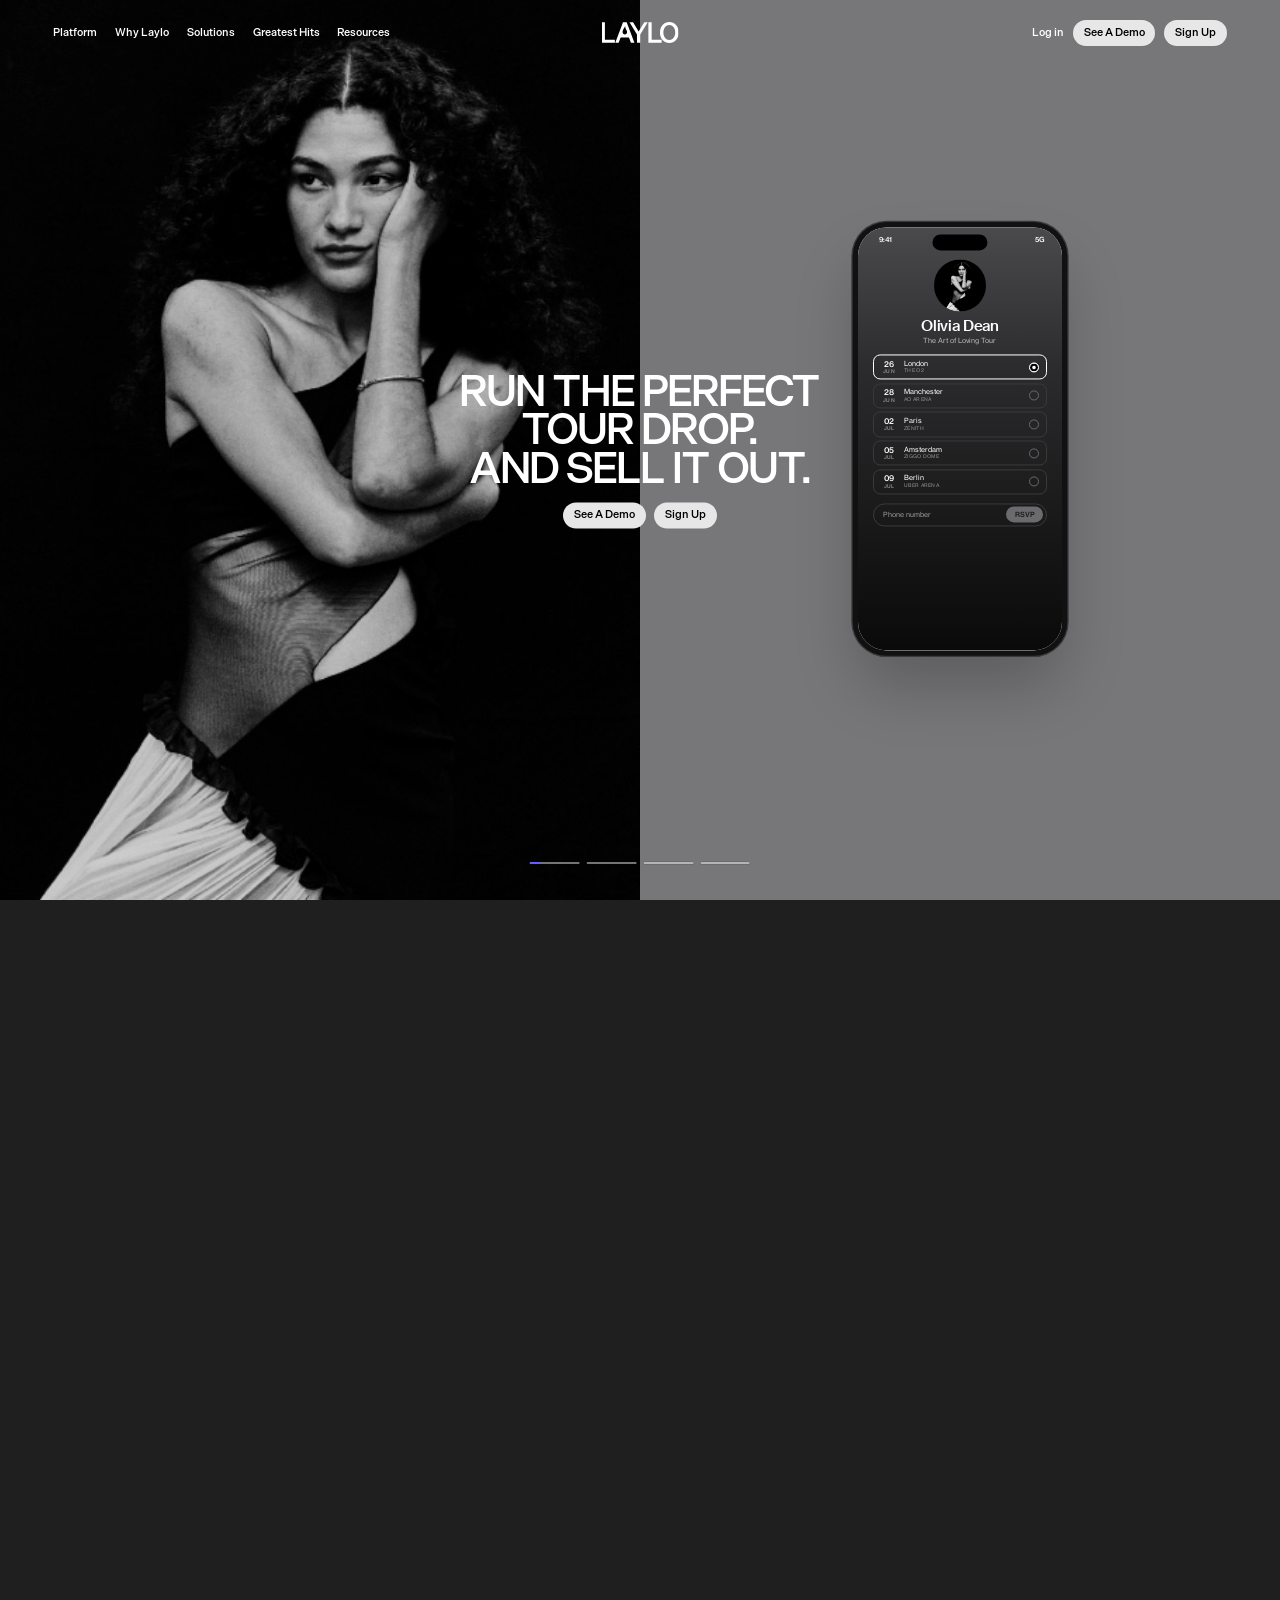
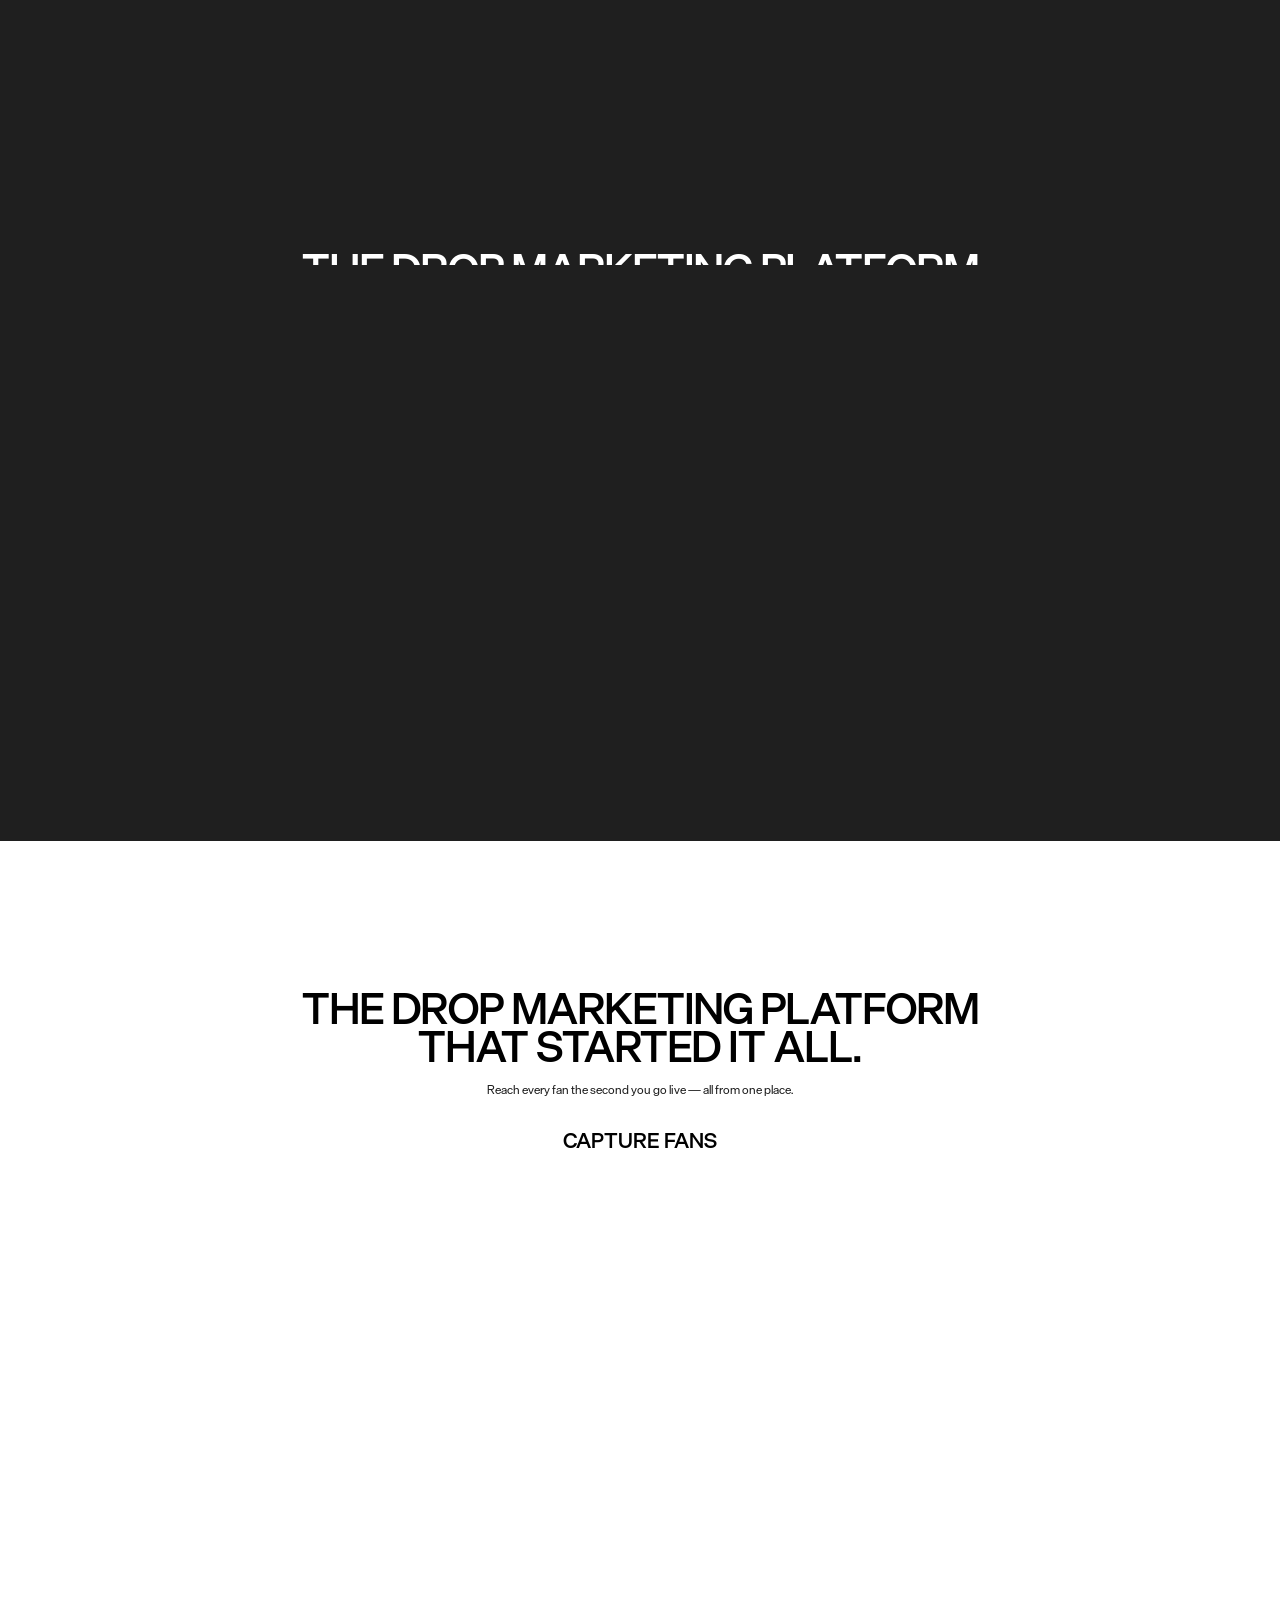
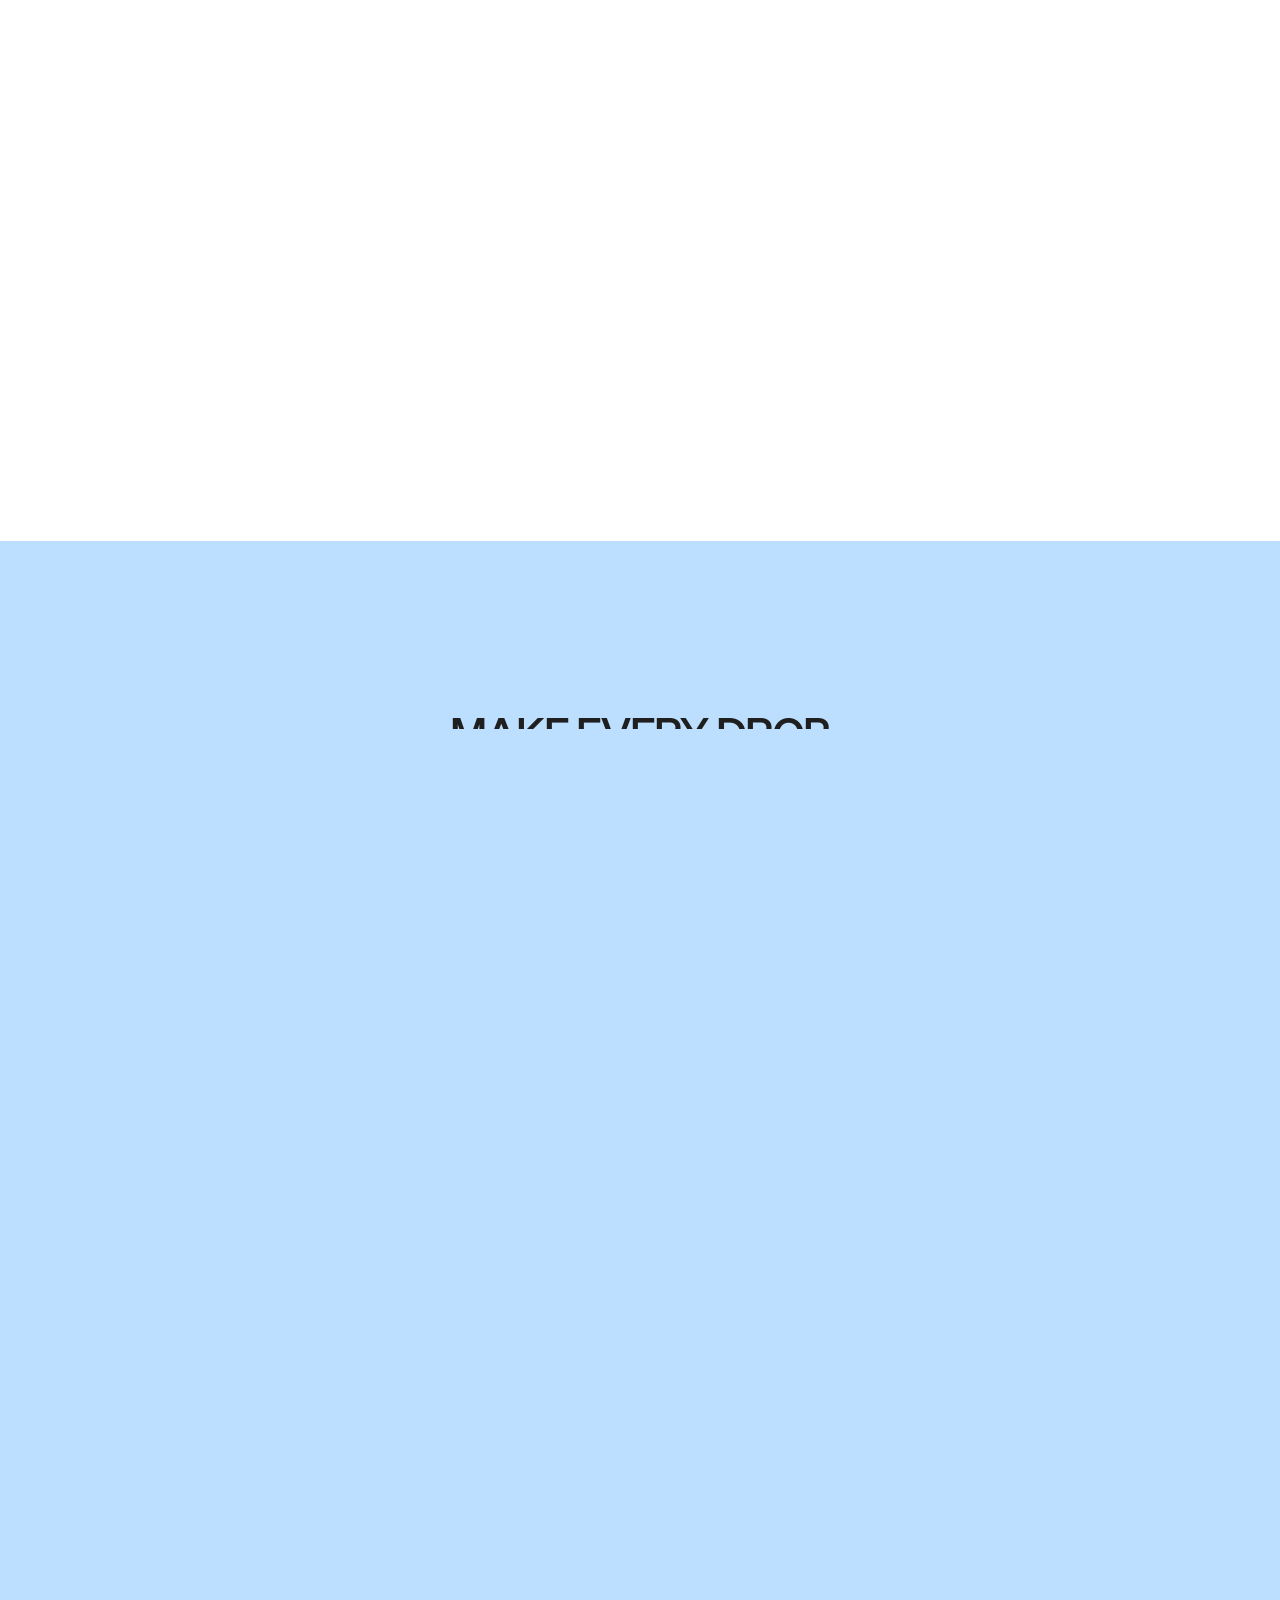
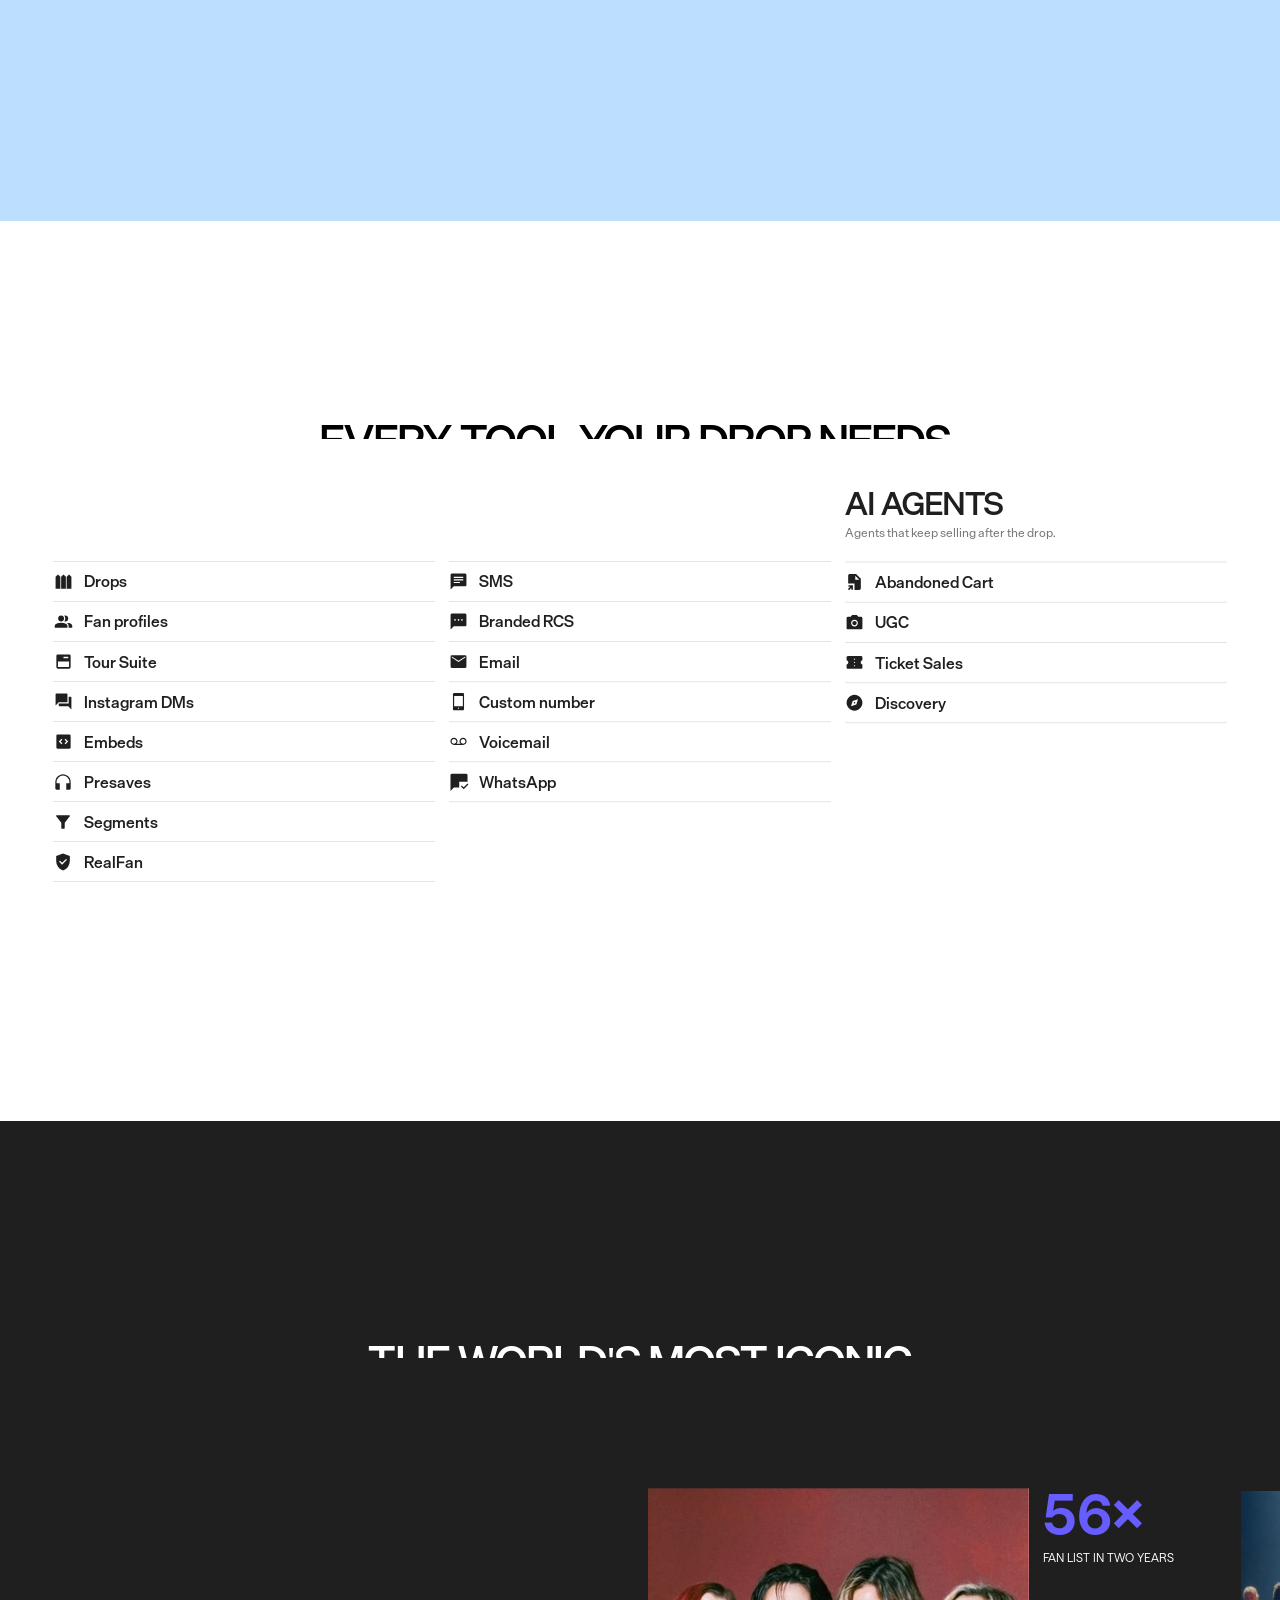
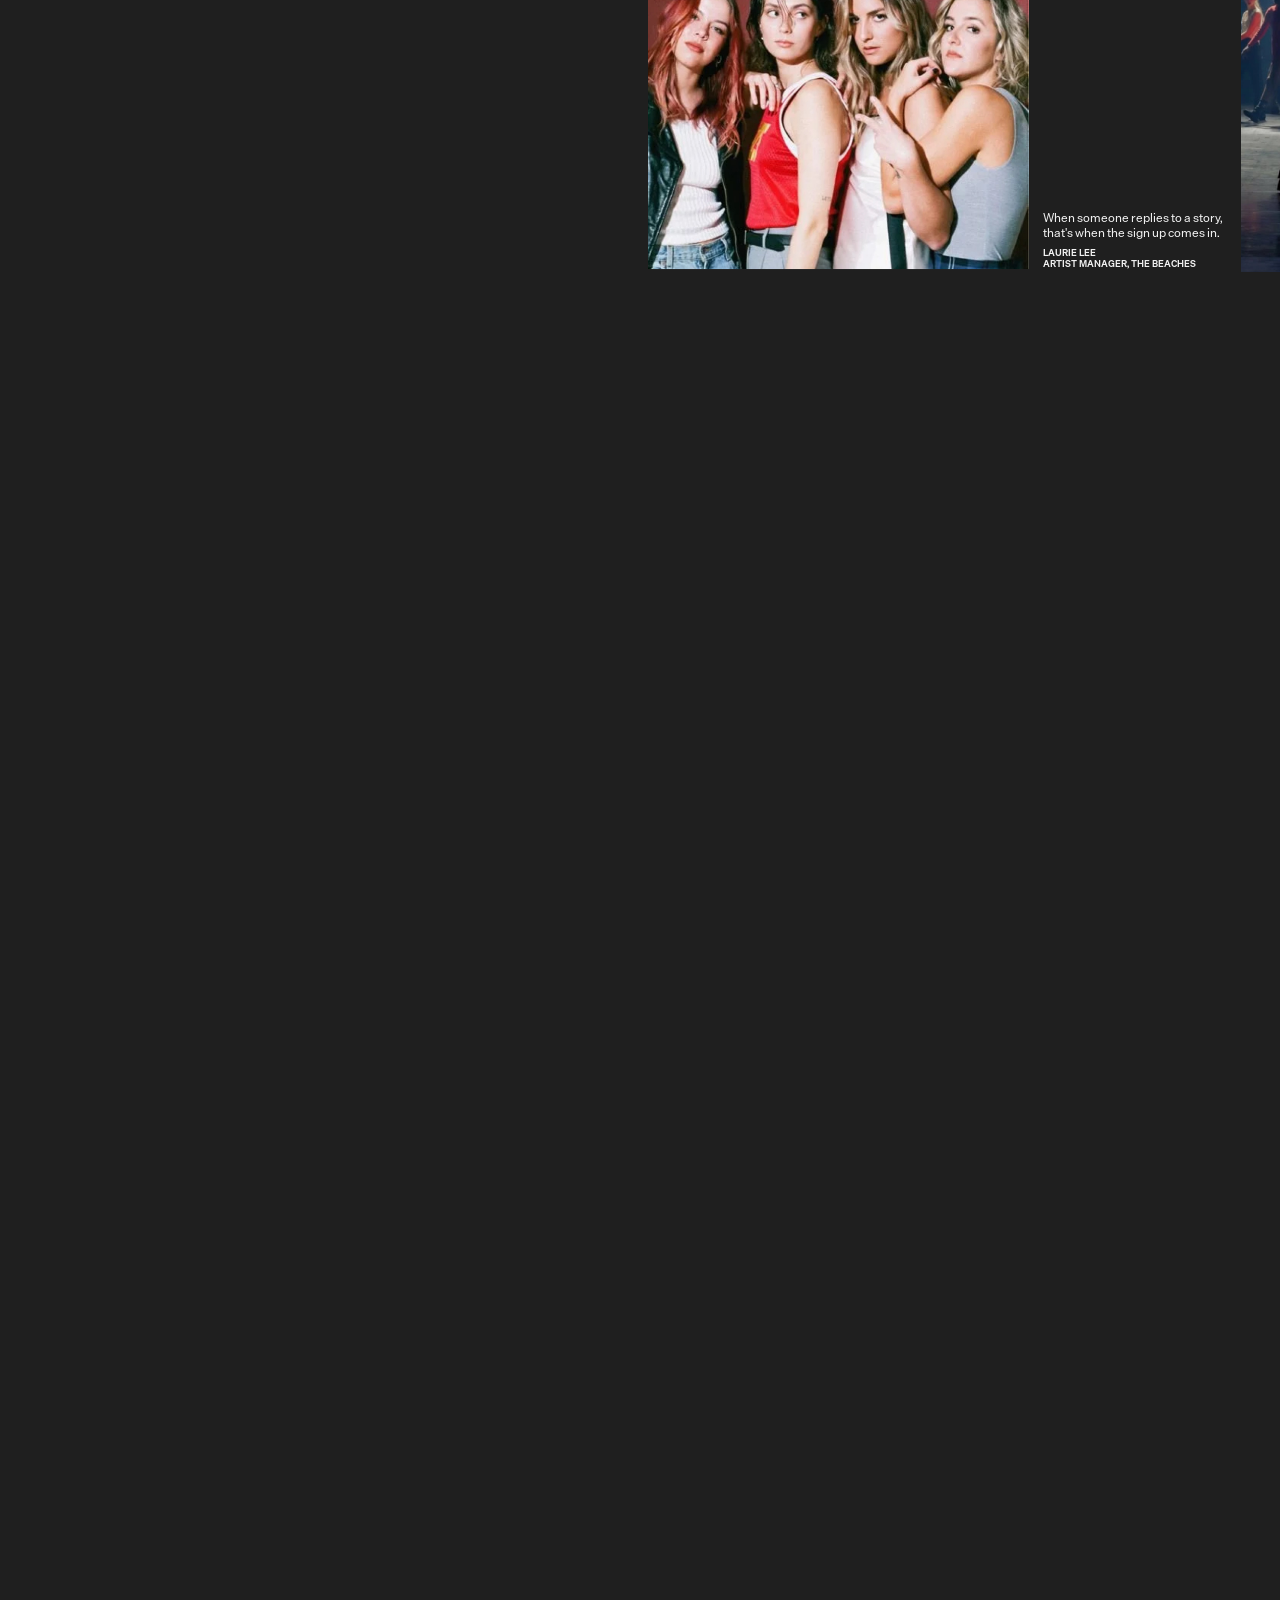
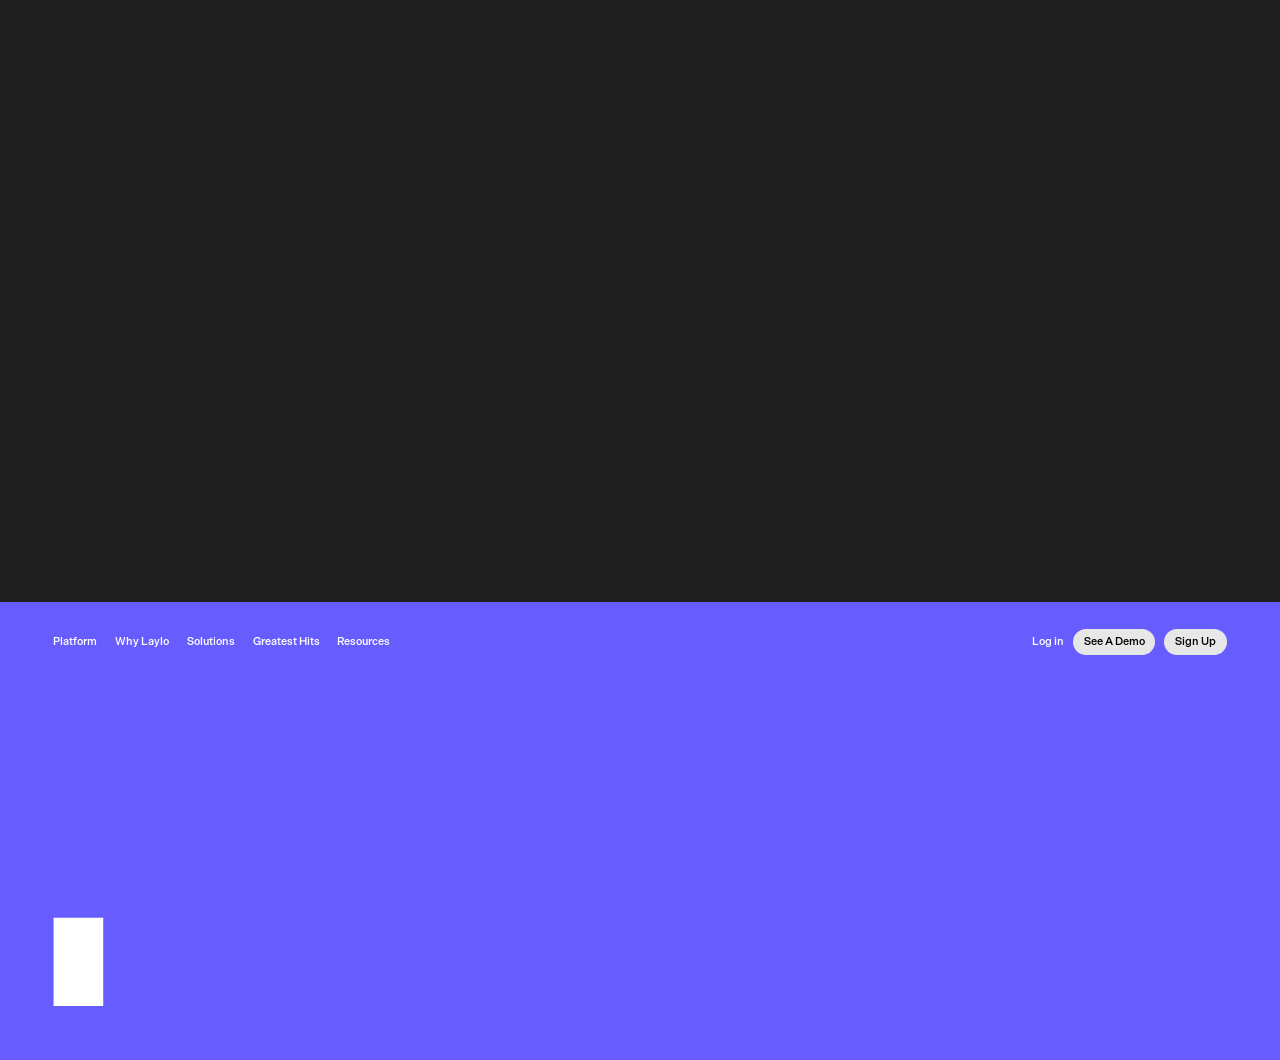
==== commit d4ff7c9d: "Add files via upload" ====
--- a/index.html
+++ b/index.html
@@ -6,6 +6,7 @@
   <title>Laylo — Run the perfect drop</title>
   <link rel="preload" href="./fonts/TestDieGroteskVF-Roman.ttf" as="font" type="font/ttf" crossorigin />
   <link rel="stylesheet" href="./styles.css" />
+  <link rel="stylesheet" href="./hero-demo.css" />
   <!-- Vendored locally so the prototype runs offline. -->
   <script src="./vendor/react.min.js"></script>
   <script src="./vendor/react-dom.min.js"></script>
--- a/styles.css
+++ b/styles.css
@@ -170,6 +170,8 @@
 /* Version A2 (hero-a2.js): auto-advancing hero, three progress bars at the bottom. */
 .heroA2 .hero__left, .heroA2 .hero__stage { isolation: isolate; }
 .heroA2 .hero__shade { z-index: 3; }
+/* A2: the cycling drop-type word in brand purple. */
+.heroA2 .hero__word { color: var(--purple); }
 .heroA2__bars { position: absolute; left: 50%; bottom: 32rem; translate: -50% 0; z-index: 3; display: flex; gap: 6rem; }
 .heroA2__bar { width: 44rem; height: 2rem; border-radius: 2rem; background: rgba(255, 255, 255, .35); overflow: hidden; }
 .heroA2__barFill { display: block; height: 100%; background: #fff; transform: scaleX(0); transform-origin: left; }
@@ -233,6 +235,8 @@
   position: absolute; left: 50vw; top: 0; display: flex; align-items: center; gap: 10rem; width: max-content;
   font-size: 24rem; font-weight: 500; line-height: 0.9; text-transform: uppercase; white-space: nowrap; color: #000;
 }
+.pf__label { display: inline-flex; align-items: center; gap: 8rem; }
+.pf__labelAi { padding: 4rem 7rem; border-radius: 20rem; background: var(--purple); color: #fff; font-size: 9rem; font-weight: 600; letter-spacing: .06em; line-height: 1; }
 .pf__conn { display: block; width: 40rem; height: 1px; background: linear-gradient(to left, rgba(0, 0, 0, .2), rgba(102, 102, 102, .04)); }
 /* Diagram window: starts under the step label and fades content out as it passes upward. */
 .pf__window {
@@ -242,6 +246,93 @@
 }
 .pf__canvas { position: absolute; left: 50%; top: -250rem; width: 1440rem; height: 2000rem; margin-left: -720rem; will-change: transform; }
 .pf__canvas > * { position: absolute; }
+/* Everything from Fan CRM down; Version A moves it down (platform.js SHIFT) to make room for the capture cards. */
+.pf__shift, .pf__noshift { left: 0; top: 0; width: 1440rem; height: 2000rem; }
+.pf__shift > *, .pf__noshift > * { position: absolute; }
+
+/* Version A, "Capture fans": IRL / Socials / Online cards joined into Fan CRM. */
+.pf__capGroup { left: 0; top: 0; width: 1440rem; height: 700rem; }
+.pf__capGroup > * { position: absolute; }
+.pf__cap {
+  width: 372rem; padding: 14rem; border: 1rem solid #e8e8e8; border-radius: 20rem; background: #fff; z-index: 2; color: #000;
+  box-shadow: 0 18rem 44rem rgba(0, 0, 0, .08), 0 3rem 10rem rgba(0, 0, 0, .04);
+}
+.pf__capHead { display: flex; align-items: baseline; justify-content: space-between; height: 22rem; margin-bottom: 12rem; }
+.pf__capName { font-size: 24rem; font-weight: 500; line-height: .9; text-transform: uppercase; }
+.pf__capSub { font-size: 12rem; color: #6b6b6b; }
+.pf__capIcons { display: flex; gap: 6rem; align-self: center; }
+.pf__capIcons img { width: 18rem; height: 18rem; border-radius: 5rem; }
+.pf__capMedia { position: relative; height: 216rem; border-radius: 12rem; overflow: hidden; background: #eee; }
+.pf__capMedia > img { width: 100%; height: 100%; object-fit: cover; }
+.pf__cap--socials .pf__capMedia > img { object-position: 50% 20%; }
+.pf__capMedia::after { content: ""; position: absolute; inset: 0; pointer-events: none; background: linear-gradient(to top, rgba(0, 0, 0, .35), transparent 55%); }
+.pf__browser::after { display: none; }
+
+/* IRL: a scan-to-join chip over the concert photo. */
+.pf__capChip {
+  position: absolute; left: 12rem; bottom: 12rem; z-index: 1; display: flex; align-items: center; gap: 10rem;
+  padding: 8rem 12rem 8rem 8rem; border-radius: 12rem; background: #fff; font-size: 11rem; line-height: 1.2;
+  box-shadow: 0 8rem 20rem rgba(0, 0, 0, .18);
+}
+.pf__capChip b { display: block; font-size: 12rem; font-weight: 600; }
+.pf__capValue { color: var(--purple); font-weight: 600; }
+.pf__qr {
+  width: 30rem; height: 30rem; border-radius: 4rem; flex: none;
+  background:
+    conic-gradient(from 90deg at 3rem 3rem, #000 25%, transparent 0) 0 0 / 8rem 8rem,
+    repeating-linear-gradient(45deg, #000 0 2rem, #fff 2rem 4rem);
+  outline: 2rem solid #000; outline-offset: -2rem;
+}
+
+/* Socials: a story reply and Laylo's automatic DM. */
+.pf__capBubbles { position: absolute; left: 12rem; right: 12rem; bottom: 12rem; z-index: 1; display: flex; flex-direction: column; align-items: flex-start; gap: 6rem; }
+.pf__bubble { display: inline-flex; align-items: center; gap: 7rem; padding: 6rem 11rem 6rem 6rem; border-radius: 16rem; font-size: 11rem; line-height: 1.2; box-shadow: 0 8rem 20rem rgba(0, 0, 0, .18); }
+.pf__bubble img { width: 20rem; height: 20rem; border-radius: 50%; object-fit: cover; flex: none; }
+.pf__bubble--fan { background: rgba(255, 255, 255, .92); color: #000; }
+.pf__bubble--laylo { align-self: flex-end; background: var(--purple); color: #fff; }
+.pf__bubble--laylo img { border-radius: 0; width: 34rem; height: 10rem; object-fit: contain; filter: brightness(0) invert(1); }
+
+/* Online: the artist's site in a browser, with a Laylo embed form. */
+.pf__browser { display: flex; flex-direction: column; background: #f3f3f3; border: 1rem solid #e4e4e4; }
+.pf__browserBar { display: flex; align-items: center; gap: 4rem; height: 24rem; padding: 0 10rem; flex: none; background: #fff; border-bottom: 1rem solid #e8e8e8; }
+.pf__browserBar i { width: 6rem; height: 6rem; border-radius: 50%; background: #d9d9d9; }
+.pf__browserBar span { margin: 0 auto; padding: 2rem 14rem; border-radius: 6rem; background: #f1f1f1; font-size: 9rem; color: #6b6b6b; }
+.pf__browserBody { position: relative; flex: 1; display: flex; min-height: 0; }
+.pf__browserBody > img { width: 52%; height: 100%; object-fit: cover; object-position: 50% 25%; }
+.pf__embed { flex: 1; display: flex; flex-direction: column; justify-content: center; gap: 7rem; padding: 0 12rem; background: #fff; font-size: 9rem; }
+.pf__embed b { font-size: 14rem; font-weight: 600; line-height: 1; text-transform: uppercase; }
+.pf__embedField { padding: 7rem 8rem; border: 1rem solid #dcdcdc; border-radius: 6rem; color: #8a8a8a; }
+.pf__embedCta { padding: 7rem 8rem; border-radius: 20rem; background: var(--purple); color: #fff; text-align: center; font-weight: 600; }
+.pf__embedBy { color: #9a9a9a; font-size: 8rem; text-align: center; }
+
+/* Version A: AI-agent frame around Reach and Sell (platform.js AiFrame), in shift-group coords. */
+.pf__ai {
+  left: 150rem; top: 884rem; width: 1140rem; height: 1111rem; z-index: 0; border-radius: 28rem;
+  border: 1.5rem solid rgba(103, 93, 255, .55);
+  background: linear-gradient(180deg, rgba(103, 93, 255, .07), rgba(103, 93, 255, .02) 40%, rgba(103, 93, 255, .06));
+}
+.pf__aiTag {
+  left: 204rem; top: 902rem; z-index: 3; padding: 6rem 12rem; border-radius: 20rem; background: var(--purple); color: #fff;
+  font-size: 10rem; font-weight: 600; letter-spacing: .06em; text-transform: uppercase;
+}
+.pf__aiChip { padding: 5rem 10rem; border: 1rem solid rgba(103, 93, 255, .4); border-radius: 20rem; background: #fff; color: #4a40e0; font-size: 11rem; font-weight: 500; }
+/* Under the Reach phones (their labels end near y 1381; the line to Sell starts at 1440). */
+.pf__aiRow { left: 720rem; top: 1400rem; translate: -50% 0; z-index: 3; display: flex; align-items: center; gap: 6rem; white-space: nowrap; }
+.pf__aiTiming { display: flex; align-items: center; gap: 7rem; margin-left: 10rem; font-size: 11rem; color: #4a40e0; font-weight: 500; }
+.pf__aiDot { width: 7rem; height: 7rem; border-radius: 50%; background: var(--purple); box-shadow: 0 0 0 3rem rgba(103, 93, 255, .2); flex: none; animation: pf-pulse 1.8s ease-in-out infinite; }
+@keyframes pf-pulse { 50% { box-shadow: 0 0 0 6rem rgba(103, 93, 255, 0); } }
+/* The two sales agents flank the revenue panel (x 394–1046, y 1838–1961). */
+.pf__agent {
+  top: 1838rem; width: 196rem; min-height: 123rem; padding: 12rem 14rem; z-index: 3; border-radius: 14rem; background: #fff;
+  border: 1rem solid rgba(103, 93, 255, .3); box-shadow: 0 12rem 30rem rgba(103, 93, 255, .12);
+  font-size: 12rem; line-height: 1.3; color: var(--ink);
+}
+.pf__agent--0 { left: 190rem; }
+.pf__agent--1 { left: 1054rem; }
+.pf__agentName { display: flex; align-items: center; gap: 7rem; margin-bottom: 6rem; font-size: 11rem; font-weight: 600; text-transform: uppercase; letter-spacing: .02em; color: #4a40e0; }
+
+.pf__capLines { left: 0; top: 571rem; width: 1440rem; height: 70rem; overflow: visible; z-index: 1; fill: none; stroke: #1f1f1f; stroke-opacity: .55; stroke-width: 1; }
+.pf__capLines path { vector-effect: non-scaling-stroke; }
 .pf__icon { width: 95rem; height: 95rem; z-index: 2; }
 .pf__icon.is-round { border-radius: 24rem; }
 .pf__icon.is-light { box-sizing: border-box; border: 1.5rem solid #e4e4e4; background: #fff; object-fit: contain; }
@@ -378,7 +469,7 @@
 .pf__barValue { flex: 1; text-align: right; font-variant-numeric: tabular-nums; }
 
 /* Version A: one revenue counter in place of the bars, same panel footprint. */
-.pf__panel--rev { padding: 0; display: flex; flex-direction: column; align-items: center; justify-content: center; gap: 4rem; text-align: center; }
+.pf__panel--rev { background: #fff; border: 1rem solid rgba(103, 93, 255, .3); box-shadow: 0 12rem 30rem rgba(103, 93, 255, .12); padding: 0; display: flex; flex-direction: column; align-items: center; justify-content: center; gap: 4rem; text-align: center; }
 .pf__revLabel { font-size: 11rem; font-weight: 600; letter-spacing: .08em; text-transform: uppercase; color: #6b6b6b; }
 .pf__revValue { font-size: 48rem; font-weight: 500; line-height: 1; color: var(--purple); font-variant-numeric: tabular-nums; }
 .pf__revValue .pf__barValue { flex: none; }
@@ -475,6 +566,30 @@
 /* Cards in a row stretch to the same height; auto margin pins every CTA to the bottom edge. */
 .tool .pill { margin-top: auto; }
 
+/* Pillars layout (tools.js): Capture / Convert / AI Agents as three vertical lists, all on one screen. */
+.tools--pillars { min-height: 100vh; min-height: 100svh; display: flex; align-items: center; }
+.tools__frame { height: auto; min-height: 800rem; padding: 94rem 60rem 70rem; }
+.tools__heading { color: #000; }
+.pillars { display: grid; grid-template-columns: repeat(3, 1fr); gap: 16rem; margin-top: 56rem; }
+.pillar { display: flex; flex-direction: column; }
+.pillar__name { font-size: 36rem; font-weight: 500; line-height: 1; text-transform: uppercase; color: var(--ink); }
+.pillar__intro { margin-top: 8rem; font-size: 14rem; line-height: 1.2; color: var(--ink); opacity: .6; }
+.pillar__list { margin-top: 22rem; }
+.ptool { border-top: 1px solid rgba(31, 31, 31, .12); }
+.ptool:last-child { border-bottom: 1px solid rgba(31, 31, 31, .12); }
+.ptool__row { display: grid; grid-template-columns: 22rem 1fr; align-items: center; gap: 12rem; width: 100%; padding: 11rem 0; text-align: left; color: var(--ink); }
+.ptool__icon.tool__icon { width: 22rem; height: 22rem; }
+.ptool__name { font-size: 18rem; font-weight: 500; line-height: 1; }
+.ptool.is-open .ptool__icon { background-color: var(--purple); transform: none; }
+/* The open tool's copy and CTA slide down under its row. */
+.ptool__more { display: grid; grid-template-rows: 0fr; transition: grid-template-rows .5s var(--ease); }
+.ptool.is-open .ptool__more { grid-template-rows: 1fr; }
+.ptool__inner { overflow: hidden; display: flex; flex-direction: column; align-items: flex-start; gap: 12rem; padding-left: 34rem; }
+.ptool__body { padding-top: 0; font-size: 14rem; line-height: 1.2; color: var(--ink); opacity: 0; transition: opacity .3s; }
+.ptool.is-open .ptool__body { opacity: .8; transition-delay: .12s; }
+.ptool.is-open .ptool__inner { padding-bottom: 16rem; }
+.ptool__inner .pill { margin-bottom: 2rem; }
+
 /* ---------- Testimonials (Section 9) ---------- */
 .tm { position: relative; background: var(--ink); color: #fff; }
 .tm__pin { position: relative; height: 100vh; height: 100svh; display: flex; align-items: center; overflow: hidden; background: var(--ink); }
@@ -566,6 +681,8 @@
   /* Diagram keeps its desktop geometry, zoomed to fit. zoom also scales the window's own offset. */
   .pf__window { zoom: 0.55; top: calc(236rem / 0.55); }
   .pf__canvas { top: -270rem; }
+  /* The capture cards are wider than the zoomed window; shrink them toward the Fan CRM pill. */
+  .pf__capGroup { transform: scale(.6); transform-origin: 720rem 641rem; }
 
   .ag__pin, .tools__pin, .tm__pin { height: auto; display: block; padding: 90rem 0 60rem; }
   .ag__title, .ag__sub, .ag__tabs, .ag__body, .ag__steps, .ag__right, .ag__img, .ag__divider,
@@ -604,3 +721,11 @@
 @media (prefers-reduced-motion: reduce) {
   *, *::before, *::after { transition-duration: .01ms !important; }
 }
+
+/* Pillars on mobile: stacked; tapping a row opens it (one open tool per pillar, as on desktop). */
+@media (max-width: 767px) {
+  .tools--pillars { min-height: 0; }
+  .tools__frame { min-height: 0; padding: 80rem 20rem 60rem; }
+  .pillars { grid-template-columns: 1fr; gap: 48rem; margin-top: 36rem; }
+  .pillar__name { font-size: 30rem; }
+}
--- a/hero-demo.css
+++ b/hero-demo.css
@@ -0,0 +1,123 @@
+/* Version A hero (src/hero-demo.js). Loaded after styles.css by index.html.
+   Inside the right panel, sizes are px in the 720 × 800 panel times --p (set on .hero__right). */
+
+/* The composition is scaled to fit the half (contain), not to cover it, so the pulled-out
+   cards are never cropped; the flat background fills whatever is left around it. */
+.hero__right.hd { --p: min(calc(50vw / 720), calc(100vh / 800)); background: #77777a; }
+@supports (height: 100svh) { .hero__right.hd { --p: min(calc(50vw / 720), calc(100svh / 800)); } }
+.hd__case { position: absolute; inset: 0; will-change: clip-path; }
+.hd__case > * { position: absolute; }
+/* Same flat colour as the panel, so a use case wiping in covers the one below it. */
+.hd__bg { inset: -100vh -100vw; background: #77777a; }
+.hd__fan { inset: 0; }
+.hd__fan > *, .hd__floats > * { position: absolute; }
+.hd__floats { position: absolute; inset: 0; }
+
+/* ---------- Phone (CSS frame, no photo) ---------- */
+.hd__phone { z-index: 2; height: calc(476 * var(--p)); border-radius: calc(32 * var(--p)); background: #fff;
+  box-shadow: 0 0 0 calc(6 * var(--p)) #111, 0 0 0 calc(7.5 * var(--p)) #3a3a3c, 0 calc(40 * var(--p)) calc(70 * var(--p)) rgba(0, 0, 0, .22); }
+.hd__screen { position: absolute; inset: 0; overflow: hidden; border-radius: inherit; isolation: isolate; }
+.hd__screenStep { position: absolute; inset: 0; }
+.hd__layer { position: absolute; inset: 0; display: flex; flex-direction: column; color: #fff; font-size: calc(8 * var(--p)); line-height: 1.3; }
+.hd__sbar { position: relative; flex: none; height: calc(30 * var(--p)); display: flex; align-items: center; justify-content: space-between; padding: 0 calc(20 * var(--p)) 0 calc(24 * var(--p)); font-size: calc(9 * var(--p)); color: #000; }
+.hd__sbar.is-dark { color: #fff; }
+.hd__sbar i { position: absolute; left: 50%; top: calc(7 * var(--p)); width: calc(62 * var(--p)); height: calc(18 * var(--p)); border-radius: 99px; background: #000; translate: -50% 0; }
+.hd__sbar b { font-weight: 500; font-size: calc(7.5 * var(--p)); }
+.hd__typed { position: relative; flex: 1; height: 1.25em; }
+.hd__typed i, .hd__typed b { position: absolute; left: 0; top: 0; font-style: normal; font-weight: 400; white-space: nowrap; }
+.hd__typed i { opacity: .55; }
+.hd__typed b { clip-path: inset(0 100% 0 0); }
+.hd__ph { flex: 1; opacity: .55; }
+
+/* Tour: Olivia's multi-city drop page */
+.hd__odp { align-items: center; background: linear-gradient(180deg, #4a4a4c 0%, #2a2a2c 35%, #0a0a0a 100%); }
+.hd__odp .hd__sbar { width: 100%; }
+.hd__odpAv { width: calc(58 * var(--p)); height: calc(58 * var(--p)); margin-top: calc(6 * var(--p)); border-radius: 50%; object-fit: cover; filter: grayscale(1) contrast(1.1); }
+.hd__odpName { margin-top: calc(8 * var(--p)); font-size: calc(17 * var(--p)); font-weight: 500; letter-spacing: -.02em; line-height: 1; }
+.hd__odpSub { margin: calc(4 * var(--p)) 0 calc(10 * var(--p)); font-size: calc(7.5 * var(--p)); color: #b8b8bc; }
+.hd__stops { width: calc(196 * var(--p)); display: flex; flex-direction: column; gap: calc(4 * var(--p)); }
+.hd__stop { display: flex; align-items: center; gap: calc(8 * var(--p)); padding: calc(5 * var(--p)) calc(8 * var(--p)); border: 1px solid #3a3a3d; border-radius: calc(8 * var(--p)); transition: border-color .3s, background .3s; }
+.hd__dt { width: calc(18 * var(--p)); display: flex; flex-direction: column; align-items: center; font-size: calc(9 * var(--p)); font-weight: 500; line-height: 1; }
+.hd__dt small, .hd__ct small { margin-top: calc(1.5 * var(--p)); font-size: calc(5.5 * var(--p)); letter-spacing: .06em; text-transform: uppercase; color: #8d8d92; }
+.hd__ct { flex: 1; display: flex; flex-direction: column; font-size: calc(7.6 * var(--p)); line-height: 1.1; }
+.hd__ck { width: calc(11 * var(--p)); height: calc(11 * var(--p)); border-radius: 50%; border: 1px solid #6b6b6e; transition: background .25s, box-shadow .25s, border-color .25s; }
+.hd__stop.is-picked, .hd__stop.is-on { border-color: #fff; }
+.hd__stop.is-picked .hd__ck, .hd__stop.is-on .hd__ck { border-color: #fff; background: #fff; box-shadow: inset 0 0 0 calc(2.5 * var(--p)) #000; }
+.hd__odpField { width: calc(196 * var(--p)); height: calc(26 * var(--p)); margin-top: calc(10 * var(--p)); display: flex; align-items: center; gap: calc(6 * var(--p)); padding: 0 calc(3 * var(--p)) 0 calc(10 * var(--p)); border: calc(1.5 * var(--p)) solid #3a3a3d; border-radius: 99px; font-size: calc(8 * var(--p)); }
+.hd__odpBtn { height: calc(18 * var(--p)); padding: 0 calc(10 * var(--p)); display: grid; place-items: center; border-radius: 99px; background: #6b6b6e; color: #1a1a1a; font-weight: 500; transition: background .2s, color .2s; }
+.hd__odpBtn.is-pressed { background: #fff; color: #000; }
+
+/* Event + album: Laylo drop page in the mobile browser */
+.hd__dp { background: #0e0f12; }
+.hd__dpArt { position: relative; flex: none; height: calc(160 * var(--p)); overflow: hidden; }
+.hd__dpArt img { width: 100%; height: 100%; object-fit: cover; }
+.hd__dpArt::after { content: ""; position: absolute; inset: 0; background: linear-gradient(180deg, rgba(14, 15, 18, 0) 45%, #0e0f12 100%); }
+.hd__dpSp { position: absolute; left: calc(12 * var(--p)); bottom: calc(24 * var(--p)); z-index: 1; width: calc(24 * var(--p)); height: calc(24 * var(--p)); display: grid; place-items: center; border-radius: calc(6 * var(--p)); background: #000; }
+.hd__dpSp svg { width: calc(16 * var(--p)); height: calc(16 * var(--p)); }
+.hd__dpBody { position: relative; margin-top: calc(-16 * var(--p)); padding: 0 calc(14 * var(--p)); display: flex; flex-direction: column; gap: calc(7 * var(--p)); }
+.hd__dpEye { font-size: calc(6.5 * var(--p)); letter-spacing: .14em; text-transform: uppercase; color: #a9acb6; }
+.hd__dpH { font-size: calc(17 * var(--p)); font-weight: 500; line-height: 1.02; letter-spacing: -.01em; }
+.hd__dpP { font-size: calc(7.5 * var(--p)); color: #c6c8cf; }
+.hd__dpBtn { height: calc(26 * var(--p)); display: flex; align-items: center; justify-content: center; gap: calc(5 * var(--p)); border-radius: 99px; background: #fff; color: #000; font-size: calc(8 * var(--p)); font-weight: 500; }
+.hd__dpBtn svg { width: calc(11 * var(--p)); height: calc(11 * var(--p)); }
+.hd__dpBtn--sp { margin-top: calc(4 * var(--p)); background: #1ed760; }
+.hd__dpUrl { margin-top: auto; flex: none; padding: calc(8 * var(--p)) calc(12 * var(--p)) calc(16 * var(--p)); background: #1b1c21; }
+.hd__dpUrl div { height: calc(22 * var(--p)); display: flex; align-items: center; justify-content: center; border-radius: calc(11 * var(--p)); background: #2c2d33; font-size: calc(7.5 * var(--p)); color: #e8e8ec; }
+.hd__gn { margin-top: calc(4 * var(--p)); padding: calc(9 * var(--p)); display: flex; flex-direction: column; gap: calc(6 * var(--p)); border: 1px solid #2a2b31; border-radius: calc(12 * var(--p)); background: #000; font-size: calc(9 * var(--p)); }
+.hd__gn b { font-weight: 500; }
+.hd__gnField { height: calc(24 * var(--p)); display: flex; align-items: center; gap: calc(5 * var(--p)); padding: 0 calc(3 * var(--p)) 0 calc(8 * var(--p)); border: 1px solid #4a4b52; border-radius: 99px; font-size: calc(7.5 * var(--p)); }
+.hd__gnBtn.is-pressed, .hd__dpBtn--sp.is-pressed { filter: brightness(.85); }
+.hd__gnBtn { height: calc(18 * var(--p)); padding: 0 calc(9 * var(--p)); display: grid; place-items: center; border-radius: 99px; background: #fff; color: #000; font-weight: 500; }
+
+/* Merch: Instagram post, then the DM */
+.hd__ig { background: #000; }
+.hd__igHead { flex: none; display: flex; align-items: center; gap: calc(6 * var(--p)); padding: calc(4 * var(--p)) calc(10 * var(--p)) calc(6 * var(--p)); font-size: calc(7.6 * var(--p)); font-weight: 500; }
+.hd__igHead--dm { gap: calc(7 * var(--p)); border-bottom: 1px solid #1f1f22; padding-bottom: calc(8 * var(--p)); }
+.hd__igHead--dm span:last-child { display: flex; flex-direction: column; line-height: 1.15; }
+.hd__igHead small { font-size: calc(6.3 * var(--p)); font-weight: 400; color: #a8a8b0; }
+.hd__back { font-size: calc(16 * var(--p)); line-height: 1; }
+.hd__logoAv { width: calc(20 * var(--p)); height: calc(20 * var(--p)); flex: none; display: grid; place-items: center; border-radius: 50%; background: #111; color: #3ad16a; font-size: calc(6.5 * var(--p)); font-weight: 500; border: 1px solid #333; }
+.hd__igImg { flex: none; width: 100%; height: calc(190 * var(--p)); object-fit: cover; }
+.hd__igTxt { padding: calc(8 * var(--p)) calc(10 * var(--p)) 0; display: flex; flex-direction: column; gap: calc(4 * var(--p)); font-size: calc(7 * var(--p)); }
+.hd__igTxt b { font-weight: 500; margin-right: calc(3 * var(--p)); }
+.hd__muted { color: #8a8a92; }
+.hd__igComp { margin-top: auto; flex: none; display: flex; align-items: center; gap: calc(7 * var(--p)); padding: calc(8 * var(--p)) calc(10 * var(--p)) calc(18 * var(--p)); border-top: 1px solid #1f1f22; font-size: calc(7.6 * var(--p)); }
+.hd__igMe { width: calc(18 * var(--p)); height: calc(18 * var(--p)); flex: none; border-radius: 50%; background: linear-gradient(135deg, #f58529, #dd2a7b 50%, #8134af); }
+.hd__igPost { color: #0095f6; font-weight: 500; opacity: .5; }
+.hd__igPost.is-pressed { opacity: 1; }
+.hd__thread { flex: 1; display: flex; flex-direction: column; gap: calc(5 * var(--p)); padding: calc(10 * var(--p)) calc(10 * var(--p)) 0; }
+.hd__igTime { align-self: center; font-size: calc(6.2 * var(--p)); color: #8a8a92; }
+.hd__igCtx { font-size: calc(6.8 * var(--p)); color: #d6d6dc; }
+.hd__igQuote { align-self: flex-start; padding: calc(2 * var(--p)) calc(7 * var(--p)); border-left: calc(2 * var(--p)) solid #4a4a52; font-size: calc(7.6 * var(--p)); color: #d0d0d6; }
+.hd__b { max-width: 80%; padding: calc(6 * var(--p)) calc(9 * var(--p)); border-radius: calc(13 * var(--p)); font-size: calc(7.8 * var(--p)); }
+.hd__b--them { align-self: flex-start; background: #262629; }
+.hd__b--me { align-self: flex-end; background: linear-gradient(135deg, #7b3cff, #4f5bd5); }
+.hd__igCard { align-self: flex-start; width: 78%; overflow: hidden; border-radius: calc(13 * var(--p)); background: #262629; }
+.hd__igCard img { width: 100%; height: calc(104 * var(--p)); object-fit: cover; }
+.hd__igCard div { padding: calc(6 * var(--p)) calc(9 * var(--p)) calc(8 * var(--p)); display: flex; flex-direction: column; gap: calc(2 * var(--p)); font-size: calc(7.8 * var(--p)); font-weight: 500; }
+.hd__igCard small { font-size: calc(6.2 * var(--p)); font-weight: 400; color: #a8a8b0; }
+
+/* ---------- The payoff: the one piece pulled out of the phone ---------- */
+.hd__toast {
+  z-index: 3; display: flex; align-items: center; gap: calc(12 * var(--p)); padding: calc(14 * var(--p)) calc(18 * var(--p)) calc(14 * var(--p)) calc(14 * var(--p));
+  border-radius: calc(18 * var(--p)); background: #111; color: #b9b9be; font-family: "Die", sans-serif; font-variation-settings: "opsz" 6;
+  font-size: calc(11 * var(--p)); line-height: 1.3; box-shadow: 0 calc(28 * var(--p)) calc(60 * var(--p)) rgba(0, 0, 0, .28);
+}
+.hd__toast b { display: block; margin-bottom: calc(2 * var(--p)); color: #fff; font-size: calc(13 * var(--p)); font-weight: 500; }
+.hd__toastIc { width: calc(30 * var(--p)); height: calc(30 * var(--p)); flex: none; }
+.hd__toastIc svg { width: 100%; height: 100%; }
+.hd__toast--img .hd__toastIc { width: calc(40 * var(--p)); height: calc(40 * var(--p)); overflow: hidden; border-radius: calc(8 * var(--p)); }
+.hd__toast--img .hd__toastIc img { width: 100%; height: 100%; object-fit: cover; }
+
+/* ---------- Use-case progress: four bars at the bottom of the hero ---------- */
+/* Purple fill on a light track with a hairline edge, so the bars read over the dark photo and the light panel. */
+.hd__progress { position: absolute; left: 50%; bottom: 32rem; z-index: 6; translate: -50% 0; display: flex; gap: 8rem; }
+.hd__progItem { padding: 8rem 0; }
+.hd__progTrack { display: block; width: 56rem; height: 3rem; border-radius: 3rem; overflow: hidden;
+  background: rgba(255, 255, 255, .45); box-shadow: 0 0 0 .5px rgba(0, 0, 0, .18); }
+.hd__progFill { display: block; height: 100%; background: var(--purple); transform: scaleX(0); transform-origin: left; }
+
+@media (max-width: 767px) {
+  .hero__right.hd { --p: min(calc(100vw / 720), calc(42vh / 800)); }
+  .hd__progress { bottom: 14rem; }
+}
